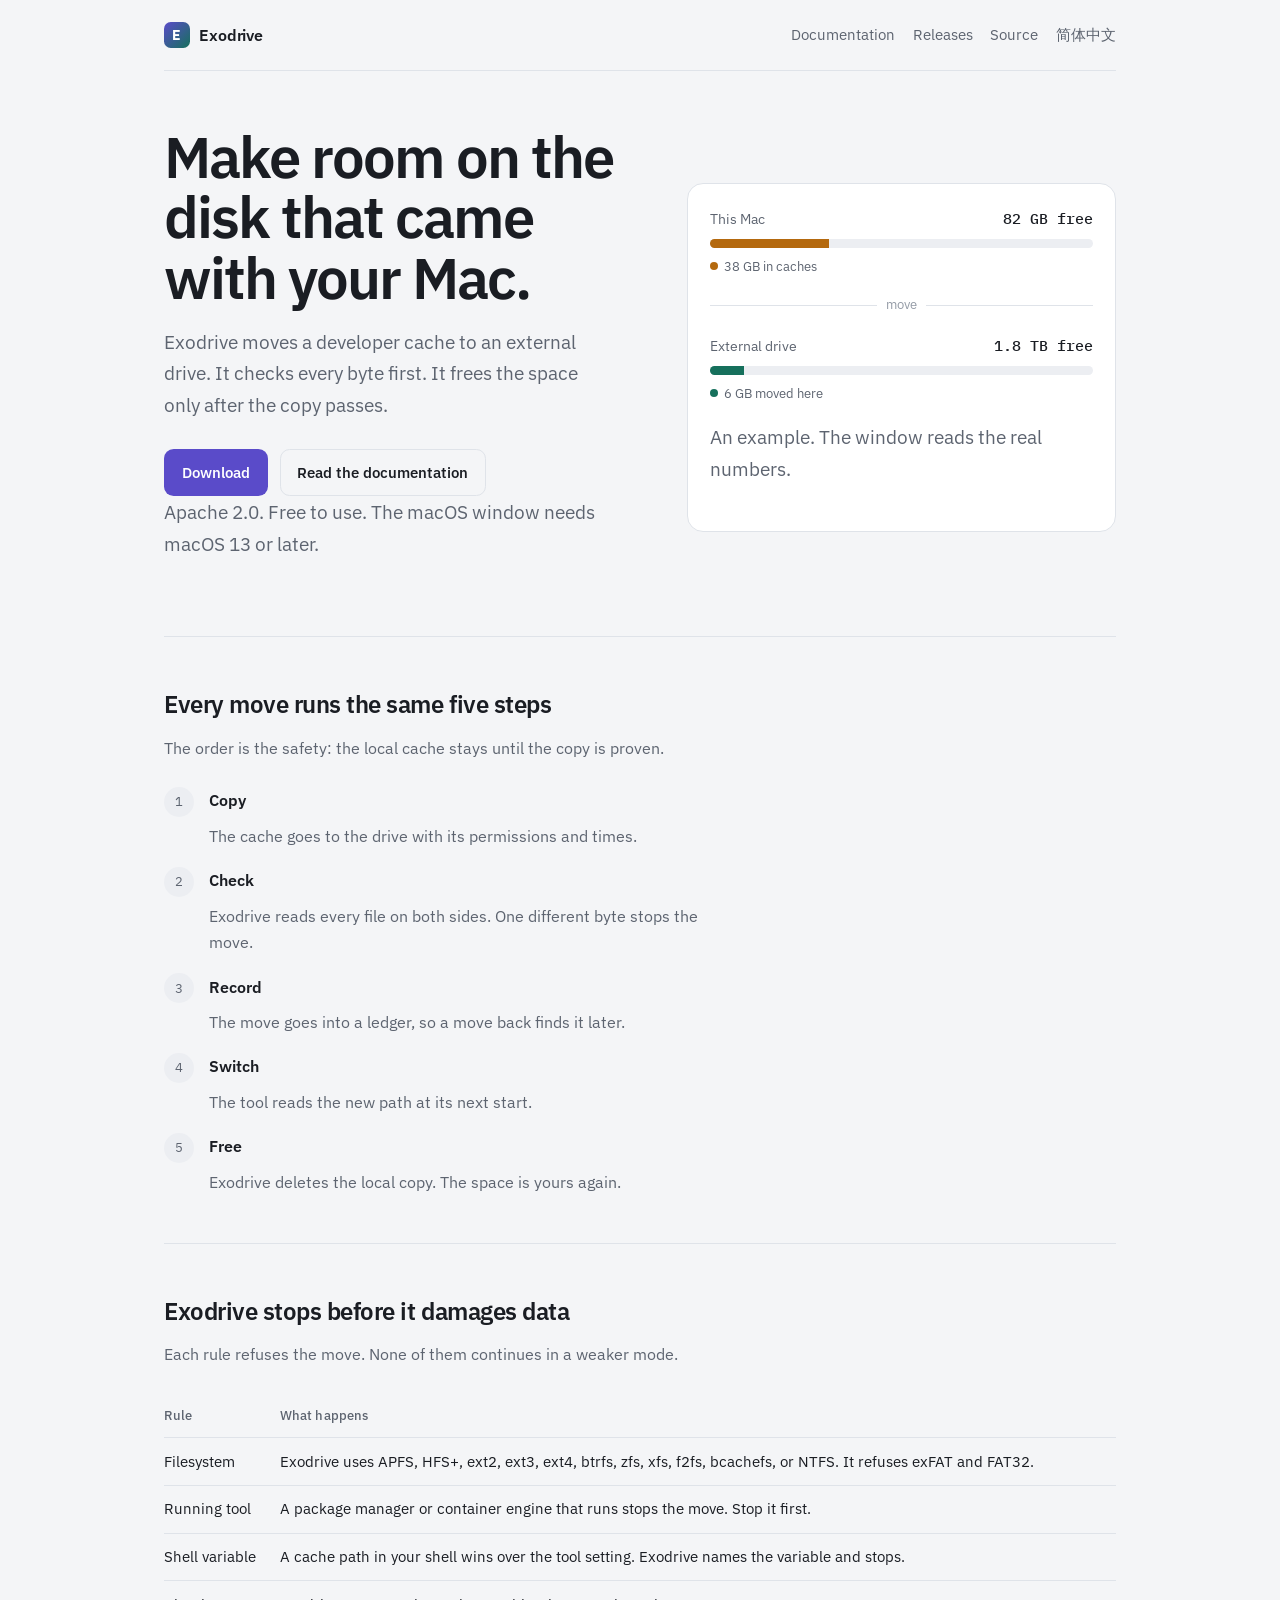
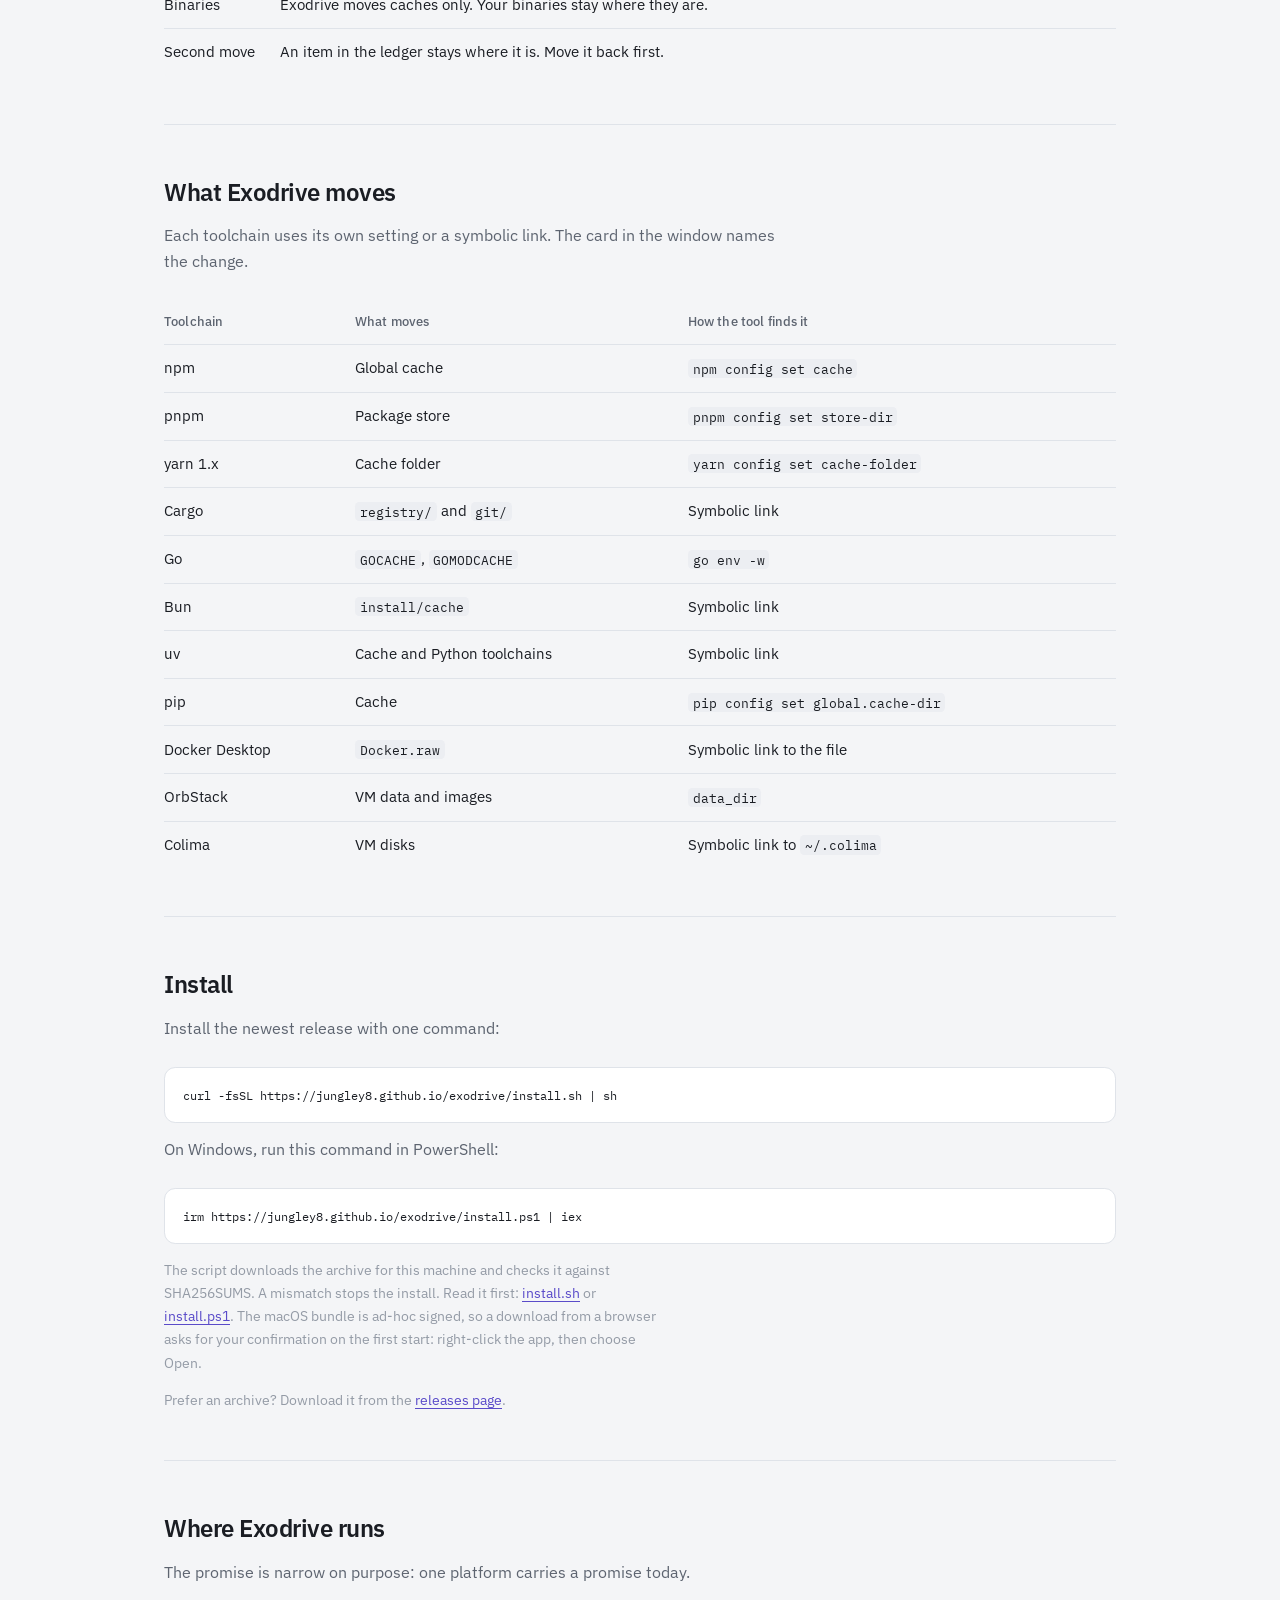
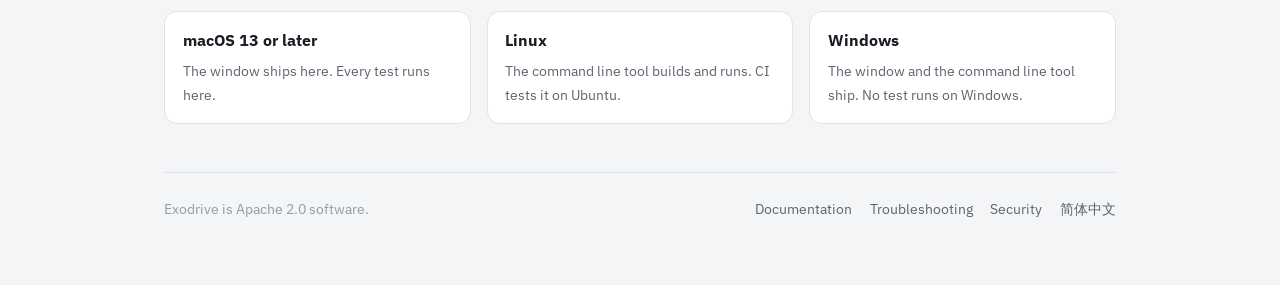
==== site/index.html @ 60f53517 "feat(windows): ship Windows builds Windows gets a zip archive that holds exodrive.exe and exodrive-g" ====
<!doctype html>
<html lang="en">
  <head>
    <meta charset="utf-8" />
    <meta name="viewport" content="width=device-width, initial-scale=1" />
    <title>Exodrive</title>
    <meta
      name="description"
      content="Move developer caches from your internal disk to an external drive. Exodrive checks every copy before it frees the space."
    />
    <link rel="preconnect" href="https://fonts.googleapis.com" />
    <link rel="preconnect" href="https://fonts.gstatic.com" crossorigin />
    <link
      href="https://fonts.googleapis.com/css2?family=IBM+Plex+Mono:wght@400;500&family=IBM+Plex+Sans:wght@400;500;600&display=swap"
      rel="stylesheet"
    />
    <link rel="stylesheet" href="style.css" />
  </head>
  <body>
    <div class="page">
      <header class="top">
        <a class="brand" href="./"><span class="mark" aria-hidden="true">E</span>Exodrive</a>
        <nav>
          <a href="docs/">Documentation</a>
          <a href="https://github.com/Jungley8/exodrive/releases">Releases</a>
          <a href="https://github.com/Jungley8/exodrive">Source</a>
          <a href="zh/" lang="zh-Hans">简体中文</a>
        </nav>
      </header>

      <main>
        <div class="hero">
          <div>
            <h1>Make room on the disk that came with your Mac.</h1>
            <p>
              Exodrive moves a developer cache to an external drive. It checks
              every byte first. It frees the space only after the copy passes.
            </p>
            <div class="actions">
              <a class="button" href="https://github.com/Jungley8/exodrive/releases">
                Download
              </a>
              <a class="button quiet" href="docs/">Read the documentation</a>
            </div>
            <p class="note">
              Apache 2.0. Free to use. The macOS window needs macOS 13 or later.
            </p>
          </div>

          <div class="gauges" aria-label="Example of the two gauges">
            <div>
              <div class="gauge-head">
                <span>This Mac</span><strong>82 GB free</strong>
              </div>
              <div class="bar"><span class="cache" style="width: 31%"></span></div>
              <div class="legend">
                <i style="background: var(--amber)"></i>38 GB in caches
              </div>
            </div>
            <div class="arrow">move</div>
            <div>
              <div class="gauge-head">
                <span>External drive</span><strong>1.8 TB free</strong>
              </div>
              <div class="bar"><span class="away" style="width: 9%"></span></div>
              <div class="legend">
                <i style="background: var(--teal)"></i>6 GB moved here
              </div>
            </div>
            <p class="note">An example. The window reads the real numbers.</p>
          </div>
        </div>

        <section id="how">
          <h2>Every move runs the same five steps</h2>
          <p>
            The order is the safety: the local cache stays until the copy is
            proven.
          </p>
          <ol class="steps">
            <li>
              <b>Copy</b>
              <p>The cache goes to the drive with its permissions and times.</p>
            </li>
            <li>
              <b>Check</b>
              <p>Exodrive reads every file on both sides. One different byte stops the move.</p>
            </li>
            <li>
              <b>Record</b>
              <p>The move goes into a ledger, so a move back finds it later.</p>
            </li>
            <li>
              <b>Switch</b>
              <p>The tool reads the new path at its next start.</p>
            </li>
            <li>
              <b>Free</b>
              <p>Exodrive deletes the local copy. The space is yours again.</p>
            </li>
          </ol>
        </section>

        <section id="safety">
          <h2>Exodrive stops before it damages data</h2>
          <p>
            Each rule refuses the move. None of them continues in a weaker mode.
          </p>
          <table>
            <thead>
              <tr><th scope="col">Rule</th><th scope="col">What happens</th></tr>
            </thead>
            <tbody>
              <tr>
                <td>Filesystem</td>
                <td>Exodrive uses APFS, HFS+, ext2, ext3, ext4, btrfs, zfs, xfs, f2fs, bcachefs, or NTFS. It refuses exFAT and FAT32.</td>
              </tr>
              <tr>
                <td>Running tool</td>
                <td>A package manager or container engine that runs stops the move. Stop it first.</td>
              </tr>
              <tr>
                <td>Shell variable</td>
                <td>A cache path in your shell wins over the tool setting. Exodrive names the variable and stops.</td>
              </tr>
              <tr>
                <td>Binaries</td>
                <td>Exodrive moves caches only. Your binaries stay where they are.</td>
              </tr>
              <tr>
                <td>Second move</td>
                <td>An item in the ledger stays where it is. Move it back first.</td>
              </tr>
            </tbody>
          </table>
        </section>

        <section id="tools">
          <h2>What Exodrive moves</h2>
          <p>
            Each toolchain uses its own setting or a symbolic link. The card in
            the window names the change.
          </p>
          <table>
            <thead>
              <tr><th scope="col">Toolchain</th><th scope="col">What moves</th><th scope="col">How the tool finds it</th></tr>
            </thead>
            <tbody>
              <tr><td>npm</td><td>Global cache</td><td><code>npm config set cache</code></td></tr>
              <tr><td>pnpm</td><td>Package store</td><td><code>pnpm config set store-dir</code></td></tr>
              <tr><td>yarn 1.x</td><td>Cache folder</td><td><code>yarn config set cache-folder</code></td></tr>
              <tr><td>Cargo</td><td><code>registry/</code> and <code>git/</code></td><td>Symbolic link</td></tr>
              <tr><td>Go</td><td><code>GOCACHE</code>, <code>GOMODCACHE</code></td><td><code>go env -w</code></td></tr>
              <tr><td>Bun</td><td><code>install/cache</code></td><td>Symbolic link</td></tr>
              <tr><td>uv</td><td>Cache and Python toolchains</td><td>Symbolic link</td></tr>
              <tr><td>pip</td><td>Cache</td><td><code>pip config set global.cache-dir</code></td></tr>
              <tr><td>Docker Desktop</td><td><code>Docker.raw</code></td><td>Symbolic link to the file</td></tr>
              <tr><td>OrbStack</td><td>VM data and images</td><td><code>data_dir</code></td></tr>
              <tr><td>Colima</td><td>VM disks</td><td>Symbolic link to <code>~/.colima</code></td></tr>
            </tbody>
          </table>
        </section>

        <section id="install">
          <h2>Install</h2>
          <p>Install the newest release with one command:</p>
          <pre><code>curl -fsSL https://jungley8.github.io/exodrive/install.sh | sh</code></pre>
          <p>On Windows, run this command in PowerShell:</p>
          <pre><code>irm https://jungley8.github.io/exodrive/install.ps1 | iex</code></pre>
          <p class="note">
            The script downloads the archive for this machine and checks it
            against SHA256SUMS. A mismatch stops the install. Read it first:
            <a href="https://jungley8.github.io/exodrive/install.sh">install.sh</a> or
            <a href="https://jungley8.github.io/exodrive/install.ps1">install.ps1</a>. The macOS bundle is ad-hoc signed, so a
            download from a browser asks for your confirmation on the first start:
            right-click the app, then choose Open.
          </p>
          <p class="note">
            Prefer an archive? Download it from the
            <a href="https://github.com/Jungley8/exodrive/releases">releases page</a>.
          </p>
        </section>

        <section id="platform">
          <h2>Where Exodrive runs</h2>
          <p>
            The promise is narrow on purpose: one platform carries a promise
            today.
          </p>
          <div class="promise">
            <div>
              <h3>macOS 13 or later</h3>
              <p>The window ships here. Every test runs here.</p>
            </div>
            <div>
              <h3>Linux</h3>
              <p>The command line tool builds and runs. CI tests it on Ubuntu.</p>
            </div>
            <div>
              <h3>Windows</h3>
              <p>The window and the command line tool ship. No test runs on Windows.</p>
            </div>
          </div>
        </section>
      </main>

      <footer>
        <span>Exodrive is Apache 2.0 software.</span>
        <nav>
          <a href="docs/">Documentation</a>
          <a href="docs/#trouble">Troubleshooting</a>
          <a href="https://github.com/Jungley8/exodrive/blob/main/SECURITY.md">Security</a>
          <a href="zh/" lang="zh-Hans">简体中文</a>
        </nav>
      </footer>
    </div>
  </body>
</html>
---- site/style.css ----
/* Exodrive's pages carry the window's own palette: graphite text on a cool
   paper, one violet for what a person acts on, amber for a cache that still
   takes space here, and teal for one that already moved. A state color means
   state and nothing else, so the two gauges read like the gauges in the app. */

:root {
  --paper: #f4f5f7;
  --surface: #ffffff;
  --inset: #eceef2;
  --ink: #1a1d23;
  --muted: #5d6470;
  --faint: #949ba6;
  --line: #dfe3e9;
  --accent: #5a4bc9;
  --accent-hover: #5041b7;
  --amber: #b4690e;
  --teal: #16705c;

  --sans: "IBM Plex Sans", -apple-system, BlinkMacSystemFont, "Segoe UI", system-ui, sans-serif;
  --mono: "IBM Plex Mono", ui-monospace, SFMono-Regular, Menlo, monospace;

  --step-0: 1rem;
  --step-1: 1.2rem;
  --step-2: 1.5rem;
  --step-3: 2rem;
  --step-4: clamp(2.4rem, 5vw, 3.6rem);
}

@media (prefers-color-scheme: dark) {
  :root {
    --paper: #121419;
    --surface: #1b1e25;
    --inset: #171a20;
    --ink: #e8eaee;
    --muted: #9ba2ad;
    --faint: #707784;
    --line: #2e333d;
    --accent: #a99bf5;
    --accent-hover: #b9adf8;
    --amber: #e0ac5c;
    --teal: #63c3a6;
  }
}

*,
*::before,
*::after {
  box-sizing: border-box;
}

html {
  -webkit-text-size-adjust: 100%;
}

body {
  margin: 0;
  background: var(--paper);
  color: var(--ink);
  font-family: var(--sans);
  font-size: var(--step-0);
  line-height: 1.65;
  font-feature-settings: "kern";
  -webkit-font-smoothing: antialiased;
}

a {
  color: var(--accent);
  text-decoration-thickness: 1px;
  text-underline-offset: 0.18em;
}

a:hover {
  color: var(--accent-hover);
}

:focus-visible {
  outline: 2px solid var(--accent);
  outline-offset: 3px;
  border-radius: 3px;
}

img,
svg {
  max-width: 100%;
}

/* ---- the page frame ---- */

.page {
  width: 100%;
  max-width: 62rem;
  margin: 0 auto;
  padding: 0 1.25rem 4rem;
}

.top {
  display: flex;
  align-items: center;
  justify-content: space-between;
  gap: 1rem;
  padding: 1.35rem 0;
  border-bottom: 1px solid var(--line);
}

.brand {
  display: flex;
  align-items: center;
  gap: 0.6rem;
  color: var(--ink);
  text-decoration: none;
  font-weight: 600;
  letter-spacing: -0.01em;
}

.brand .mark {
  width: 1.6rem;
  height: 1.6rem;
  border-radius: 0.42rem;
  background: linear-gradient(135deg, var(--accent), var(--teal));
  display: grid;
  place-items: center;
  color: #fff;
  font-size: 0.9rem;
  font-weight: 700;
}

.top nav {
  display: flex;
  flex-wrap: wrap;
  gap: 0.4rem 1.1rem;
  font-size: 0.92rem;
}

.top nav a {
  color: var(--muted);
  text-decoration: none;
}

.top nav a:hover,
.top nav a[aria-current="page"] {
  color: var(--ink);
}

/* ---- hero ---- */

.hero {
  display: grid;
  grid-template-columns: minmax(0, 1.05fr) minmax(0, 0.95fr);
  gap: 3rem;
  align-items: center;
  padding: 3.5rem 0 3rem;
}

.hero h1 {
  font-size: var(--step-4);
  line-height: 1.05;
  letter-spacing: -0.035em;
  font-weight: 600;
  margin: 0 0 1.1rem;
  max-width: 16ch;
}

.hero p {
  color: var(--muted);
  font-size: var(--step-1);
  max-width: 40ch;
  margin: 0 0 1.8rem;
}

.actions {
  display: flex;
  flex-wrap: wrap;
  align-items: center;
  gap: 0.75rem;
}

.button {
  display: inline-flex;
  align-items: center;
  gap: 0.45rem;
  padding: 0.62rem 1.05rem;
  border-radius: 0.6rem;
  border: 1px solid transparent;
  font-size: 0.95rem;
  font-weight: 550;
  text-decoration: none;
  background: var(--accent);
  color: #fff;
}

.button:hover {
  background: var(--accent-hover);
  color: #fff;
}

.button.quiet {
  background: transparent;
  border-color: var(--line);
  color: var(--ink);
}

.button.quiet:hover {
  border-color: var(--faint);
  color: var(--ink);
}

.note {
  margin: 0.9rem 0 0;
  font-size: 0.88rem;
  color: var(--faint);
}

/* The gauges: the same pair the window shows, at the size a page can hold. */

.gauges {
  background: var(--surface);
  border: 1px solid var(--line);
  border-radius: 1rem;
  padding: 1.4rem 1.4rem 1.1rem;
  display: grid;
  gap: 1.1rem;
}

.gauge-head {
  display: flex;
  justify-content: space-between;
  align-items: baseline;
  gap: 1rem;
  font-size: 0.86rem;
  color: var(--muted);
}

.gauge-head strong {
  font-family: var(--mono);
  font-size: 0.95rem;
  font-weight: 500;
  color: var(--ink);
  font-variant-numeric: tabular-nums;
}

.bar {
  height: 0.55rem;
  border-radius: 999px;
  background: var(--inset);
  overflow: hidden;
  display: flex;
  margin-top: 0.45rem;
}

.bar span {
  display: block;
  height: 100%;
}

.bar .cache {
  background: var(--amber);
}

.bar .away {
  background: var(--teal);
}

.legend {
  display: flex;
  align-items: center;
  gap: 0.4rem;
  margin-top: 0.5rem;
  font-size: 0.8rem;
  color: var(--muted);
}

.legend i {
  width: 0.5rem;
  height: 0.5rem;
  border-radius: 999px;
  display: inline-block;
}

.arrow {
  display: flex;
  align-items: center;
  gap: 0.55rem;
  color: var(--faint);
  font-size: 0.82rem;
}

.arrow::before,
.arrow::after {
  content: "";
  height: 1px;
  background: var(--line);
  flex: 1;
}

/* ---- sections ---- */

section {
  padding: 3rem 0;
  border-top: 1px solid var(--line);
}

section h2 {
  font-size: var(--step-2);
  letter-spacing: -0.02em;
  font-weight: 600;
  margin: 0 0 0.6rem;
}

section > p {
  color: var(--muted);
  max-width: 62ch;
  margin: 0 0 1.6rem;
}

.steps {
  list-style: none;
  counter-reset: step;
  padding: 0;
  margin: 0;
  display: grid;
  gap: 1.1rem;
  max-width: 58ch;
}

.steps li {
  counter-increment: step;
  display: grid;
  grid-template-columns: 1.9rem 1fr;
  gap: 0.2rem 0.9rem;
  align-items: baseline;
}

.steps li::before {
  content: counter(step);
  font-family: var(--mono);
  font-size: 0.8rem;
  color: var(--muted);
  width: 1.9rem;
  height: 1.9rem;
  border-radius: 999px;
  background: var(--inset);
  display: grid;
  place-items: center;
}

.steps b {
  font-weight: 600;
}

.steps p {
  margin: 0.15rem 0 0;
  color: var(--muted);
  grid-column: 2;
}

table {
  width: 100%;
  border-collapse: collapse;
  font-size: 0.92rem;
}

th,
td {
  text-align: left;
  vertical-align: top;
  padding: 0.7rem 0.9rem 0.7rem 0;
  border-bottom: 1px solid var(--line);
}

th {
  color: var(--muted);
  font-weight: 500;
  font-size: 0.82rem;
  letter-spacing: 0.01em;
}

tbody tr:last-child td {
  border-bottom: none;
}

code,
pre {
  font-family: var(--mono);
  font-size: 0.86em;
}

code {
  background: var(--inset);
  padding: 0.12em 0.38em;
  border-radius: 0.28rem;
}

pre {
  background: var(--surface);
  border: 1px solid var(--line);
  border-radius: 0.7rem;
  padding: 1rem 1.1rem;
  overflow-x: auto;
  line-height: 1.6;
}

pre code {
  background: none;
  padding: 0;
}

.promise {
  display: grid;
  grid-template-columns: repeat(auto-fit, minmax(15rem, 1fr));
  gap: 1rem;
}

.promise div {
  background: var(--surface);
  border: 1px solid var(--line);
  border-radius: 0.8rem;
  padding: 1rem 1.1rem;
}

.promise h3 {
  margin: 0 0 0.35rem;
  font-size: 0.98rem;
}

.promise p {
  margin: 0;
  color: var(--muted);
  font-size: 0.9rem;
}

footer {
  border-top: 1px solid var(--line);
  padding-top: 1.6rem;
  display: flex;
  flex-wrap: wrap;
  justify-content: space-between;
  gap: 0.8rem;
  color: var(--faint);
  font-size: 0.86rem;
}

footer nav {
  display: flex;
  flex-wrap: wrap;
  gap: 0.4rem 1.1rem;
}

footer a {
  color: var(--muted);
  text-decoration: none;
}

footer a:hover {
  color: var(--ink);
}

/* ---- documentation ---- */

.docs {
  display: grid;
  grid-template-columns: 14rem minmax(0, 1fr);
  gap: 3rem;
  padding-top: 2.5rem;
}

.docs nav {
  position: sticky;
  top: 1.5rem;
  align-self: start;
  font-size: 0.9rem;
  display: grid;
  gap: 0.35rem;
}

.docs nav a {
  color: var(--muted);
  text-decoration: none;
}

.docs nav a:hover {
  color: var(--ink);
}

.docs h1 {
  font-size: var(--step-3);
  letter-spacing: -0.02em;
  margin: 0 0 0.4rem;
}

.docs h2 {
  font-size: var(--step-1);
  margin: 2.2rem 0 0.5rem;
  scroll-margin-top: 1.5rem;
}

.docs h3 {
  font-size: 1rem;
  margin: 1.4rem 0 0.3rem;
}

.docs p,
.docs li {
  color: var(--muted);
}

.docs ul {
  padding-left: 1.1rem;
}

.docs li + li {
  margin-top: 0.3rem;
}

.docs strong {
  color: var(--ink);
}

.callout {
  border-left: 3px solid var(--amber);
  background: var(--surface);
  padding: 0.8rem 1rem;
  border-radius: 0 0.6rem 0.6rem 0;
}

.callout p {
  margin: 0;
}

@media (max-width: 54rem) {
  .hero {
    grid-template-columns: 1fr;
    gap: 2rem;
    padding-top: 2.5rem;
  }

  .docs {
    grid-template-columns: 1fr;
    gap: 1.5rem;
  }

  .docs nav {
    position: static;
    display: flex;
    flex-wrap: wrap;
    gap: 0.4rem 1rem;
    padding-bottom: 1rem;
    border-bottom: 1px solid var(--line);
  }
}

@media (prefers-reduced-motion: no-preference) {
  .gauges .bar span {
    transition: width 0.6s ease-out;
  }
}
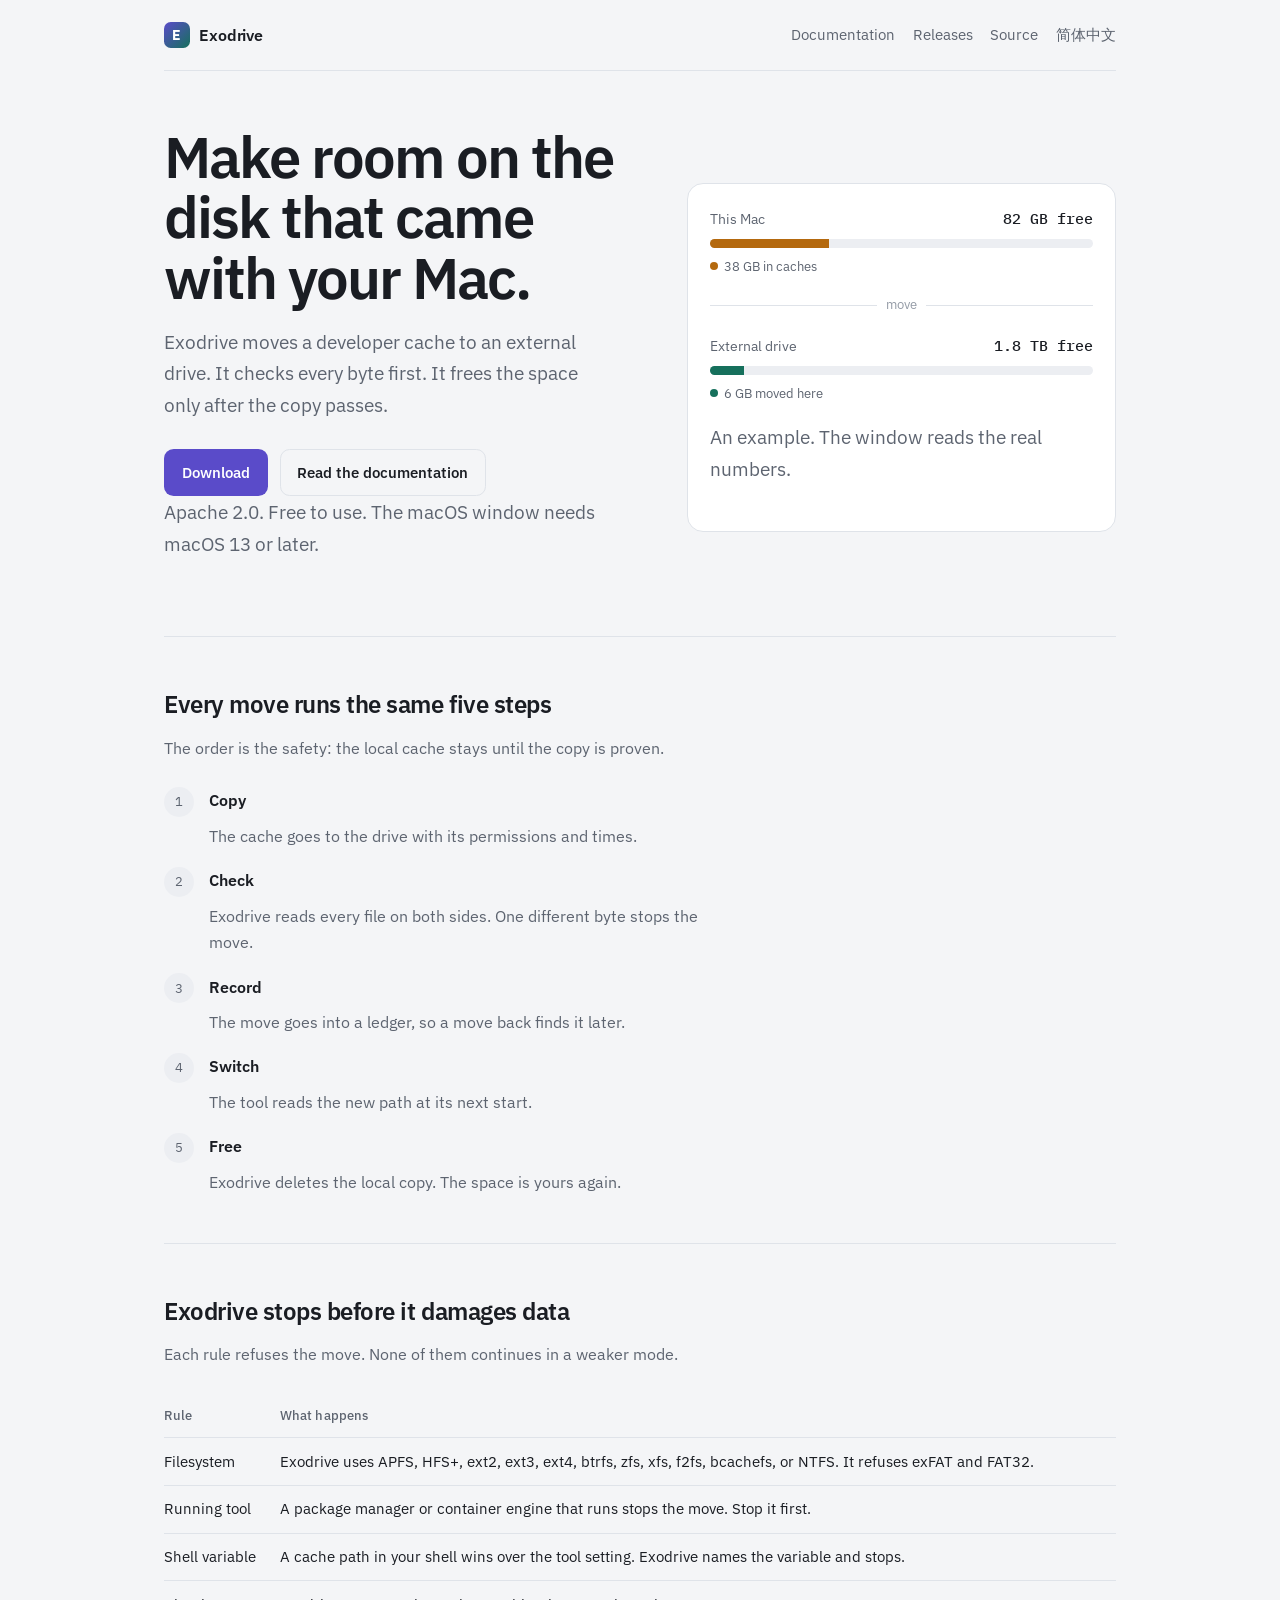
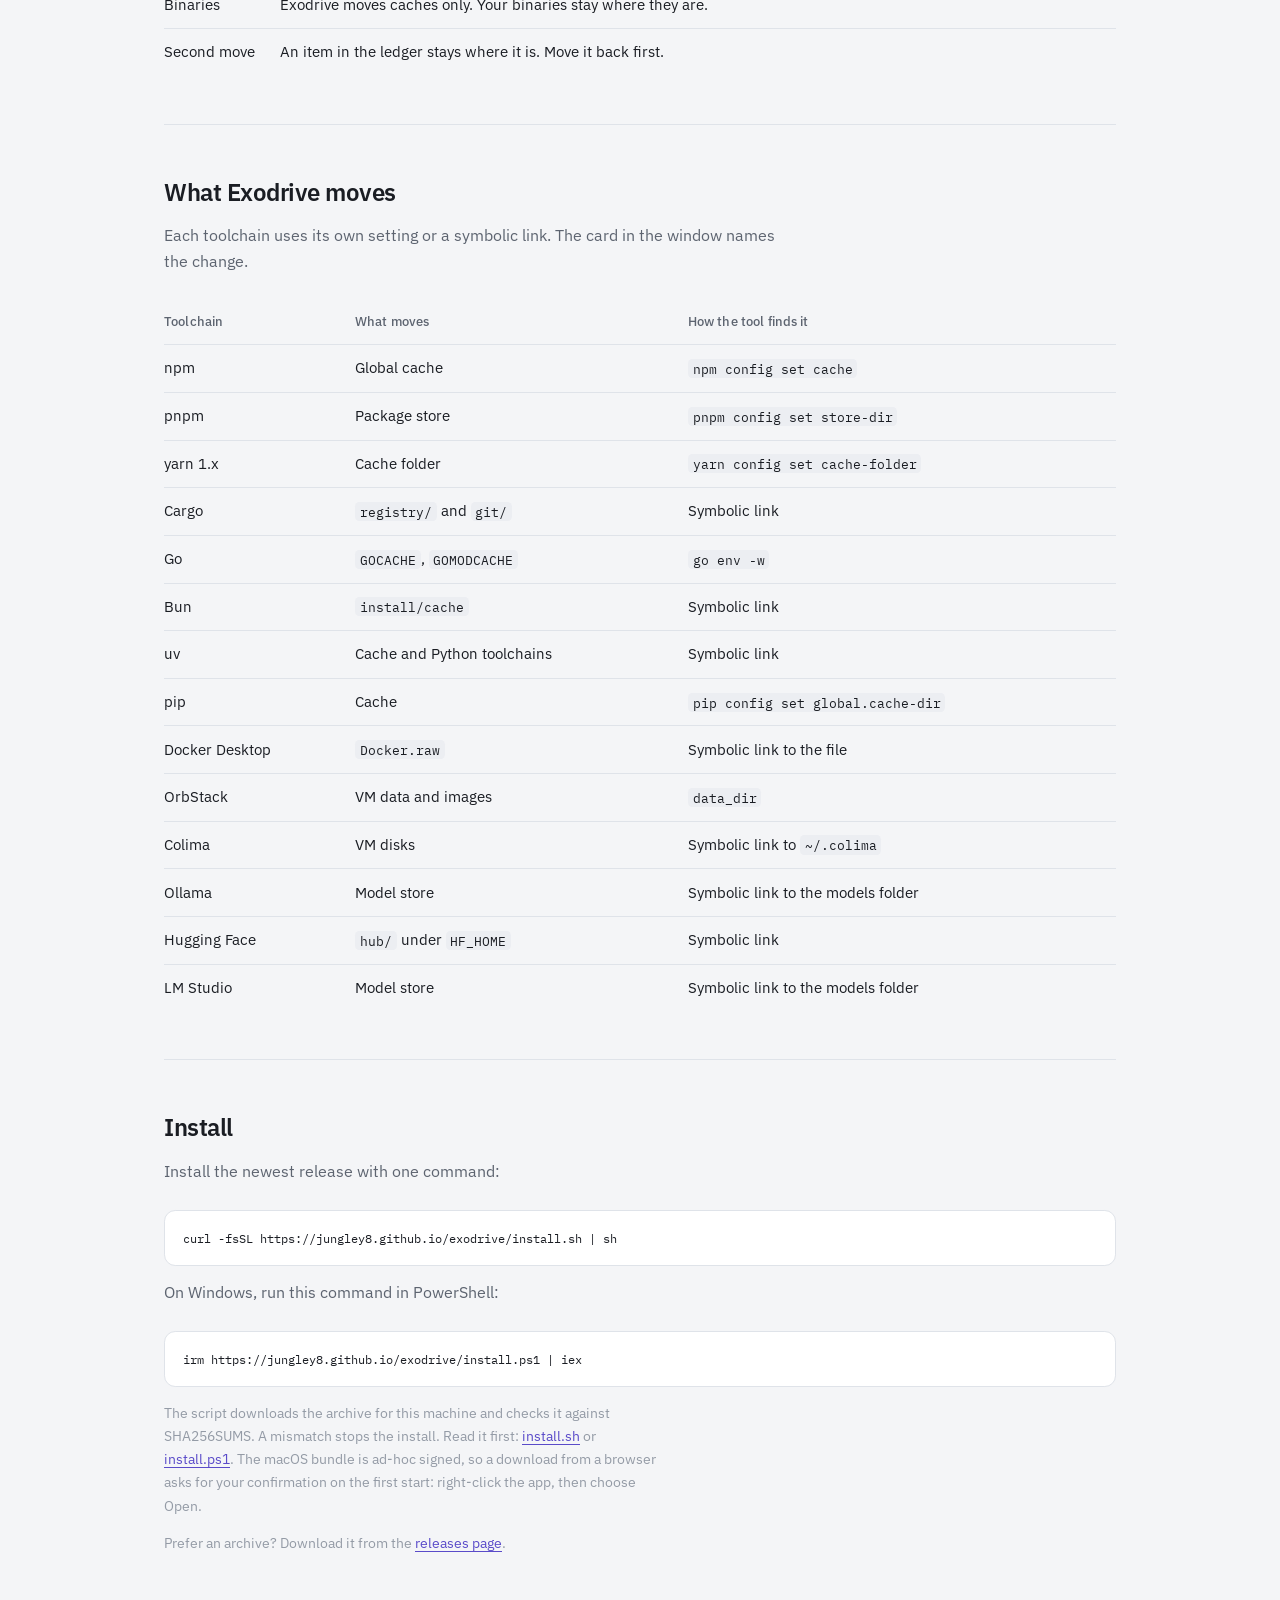
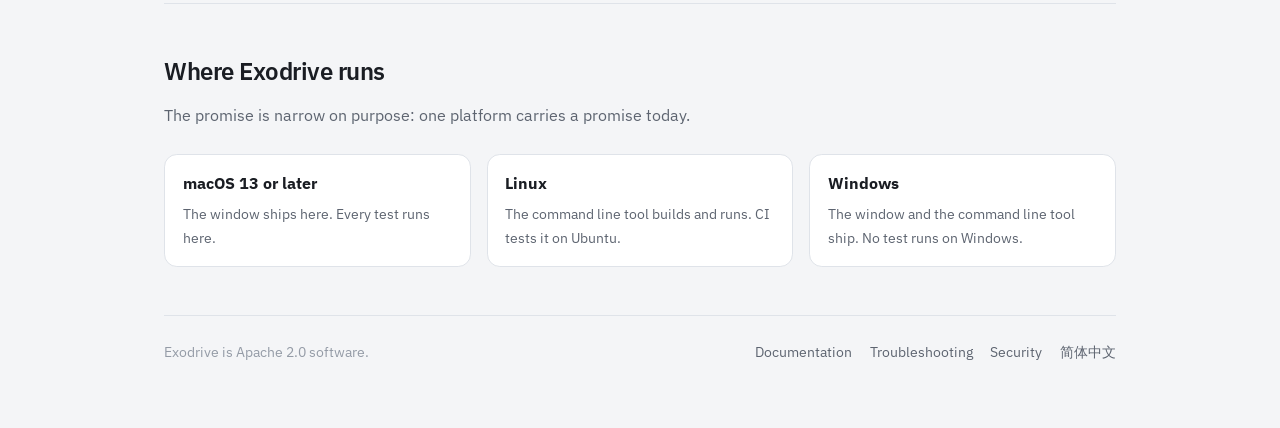
==== commit 9f58dc8c: "feat(models): move AI model stores Ollama, Hugging Face, and LM Studio stores grow to tens or hundre" ====
--- a/site/index.html
+++ b/site/index.html
@@ -157,6 +157,9 @@
               <tr><td>Docker Desktop</td><td><code>Docker.raw</code></td><td>Symbolic link to the file</td></tr>
               <tr><td>OrbStack</td><td>VM data and images</td><td><code>data_dir</code></td></tr>
               <tr><td>Colima</td><td>VM disks</td><td>Symbolic link to <code>~/.colima</code></td></tr>
+              <tr><td>Ollama</td><td>Model store</td><td>Symbolic link to the models folder</td></tr>
+              <tr><td>Hugging Face</td><td><code>hub/</code> under <code>HF_HOME</code></td><td>Symbolic link</td></tr>
+              <tr><td>LM Studio</td><td>Model store</td><td>Symbolic link to the models folder</td></tr>
             </tbody>
           </table>
         </section>
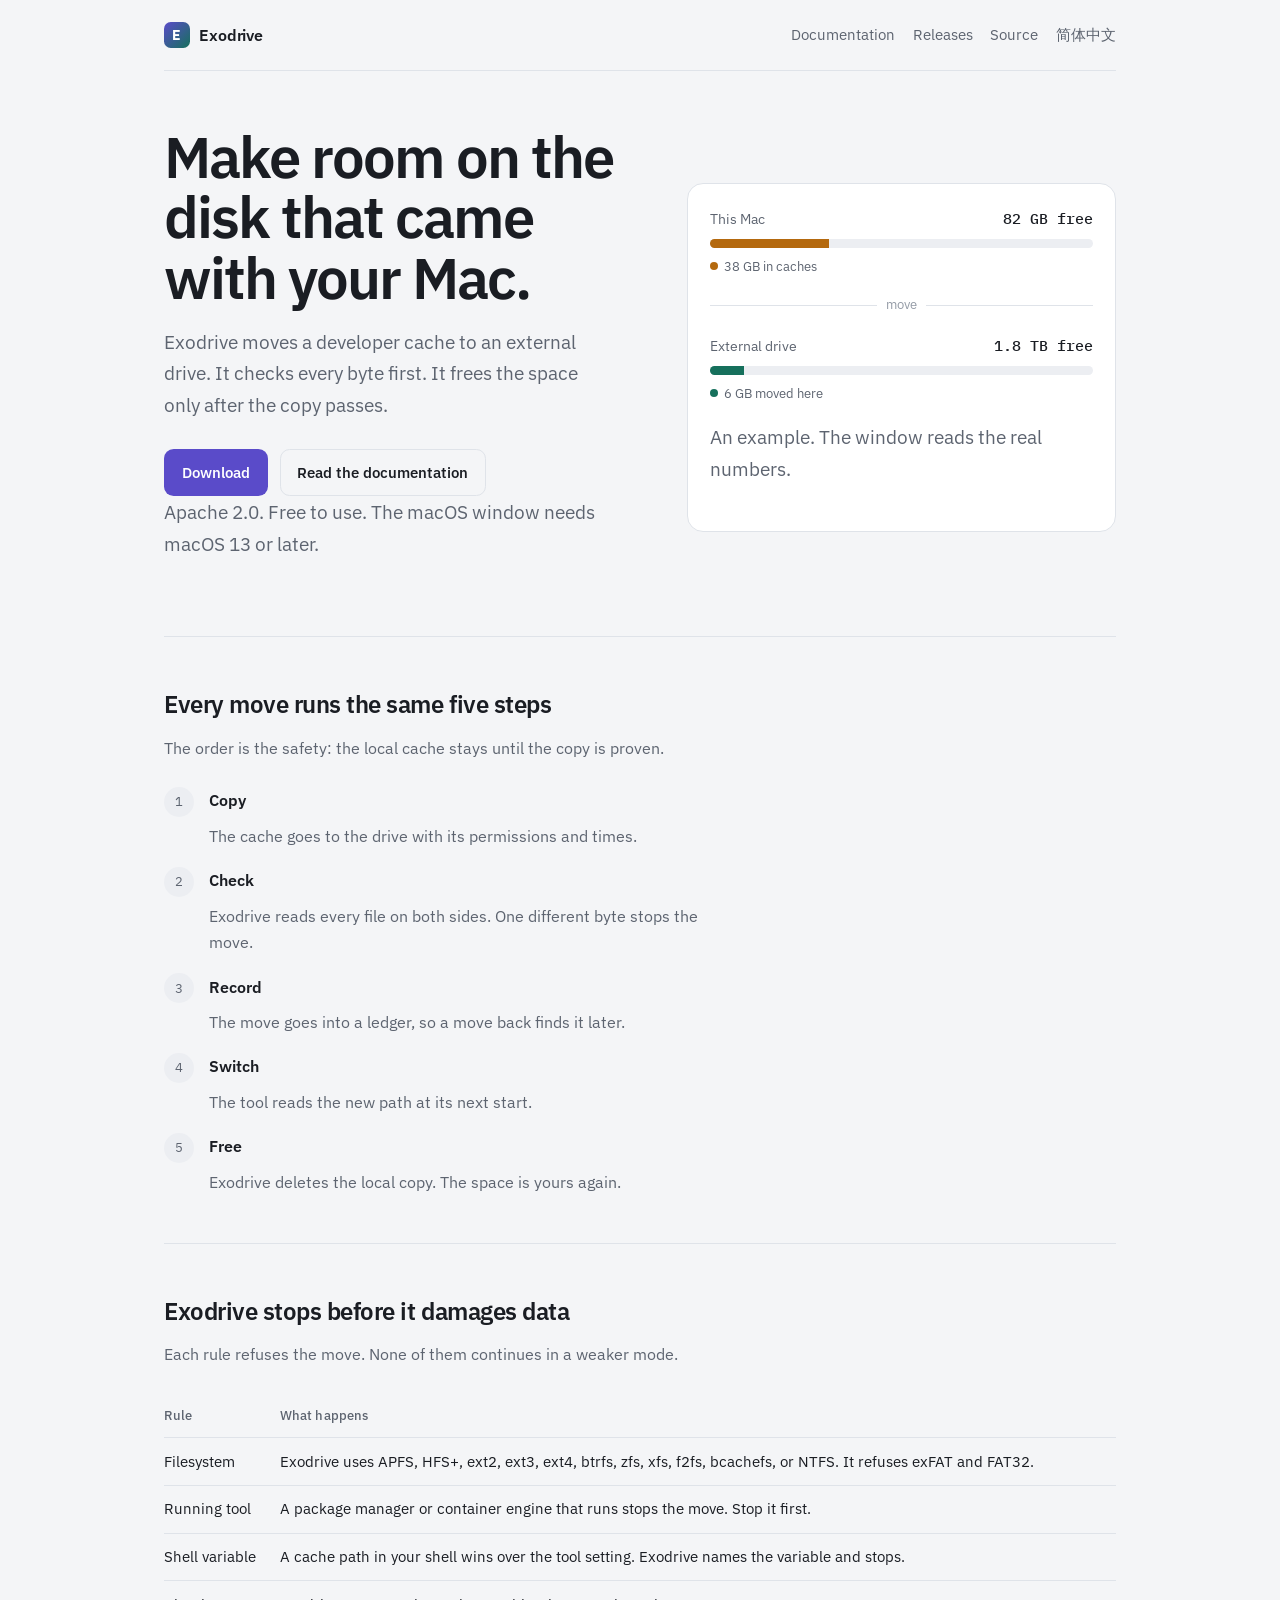
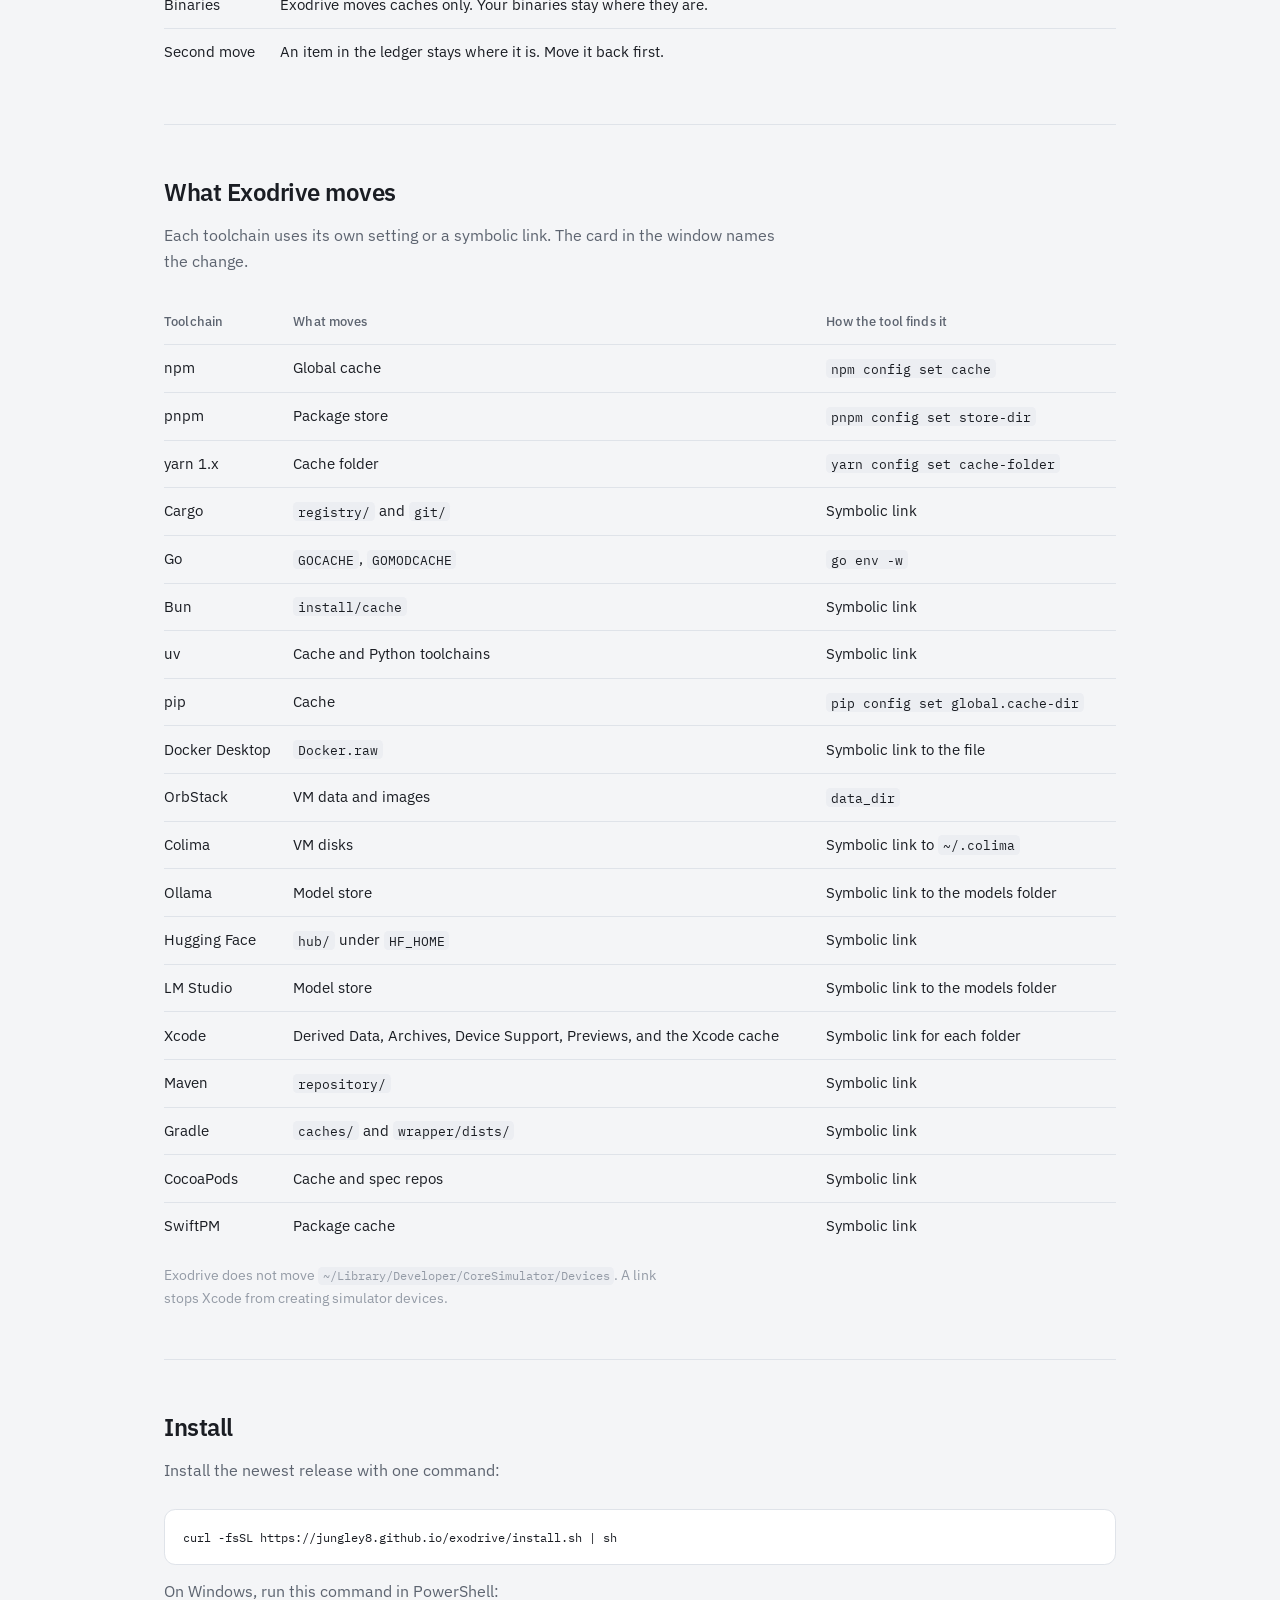
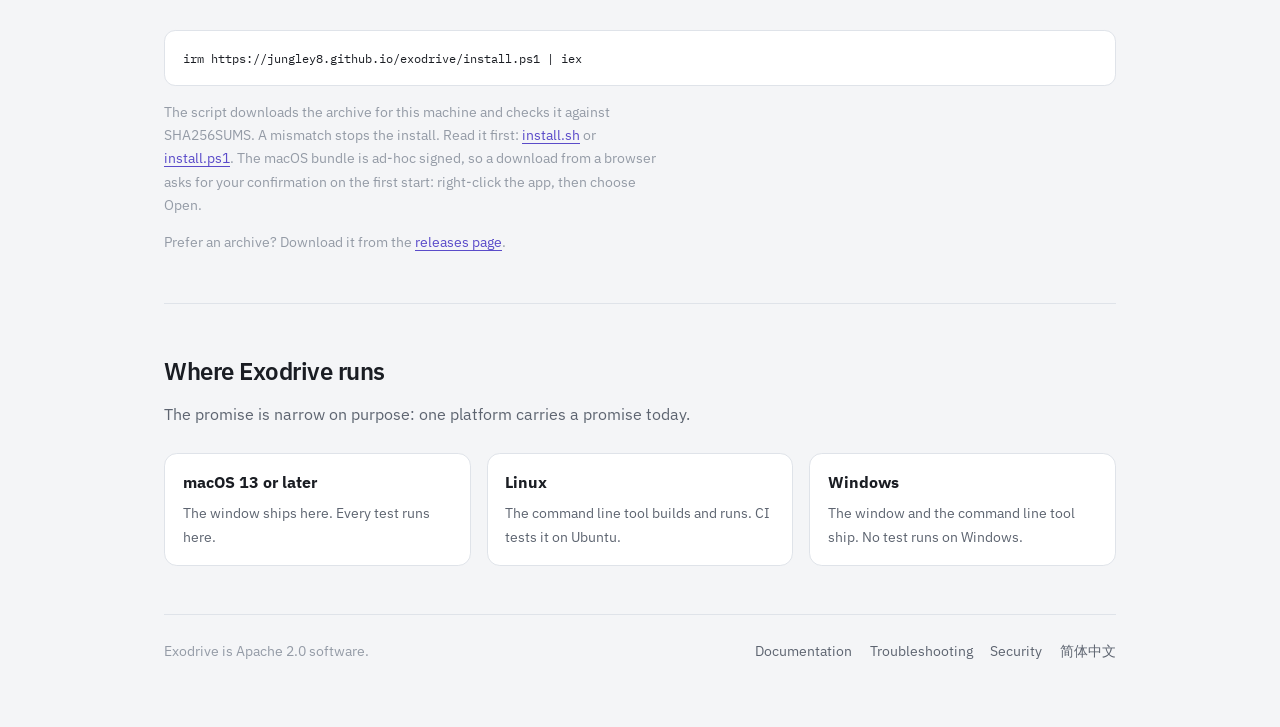
==== commit af3dfaf6: "feat(providers): move Xcode, JVM, CocoaPods, and SwiftPM caches Five providers cover the folders tha" ====
--- a/site/index.html
+++ b/site/index.html
@@ -160,8 +160,17 @@
               <tr><td>Ollama</td><td>Model store</td><td>Symbolic link to the models folder</td></tr>
               <tr><td>Hugging Face</td><td><code>hub/</code> under <code>HF_HOME</code></td><td>Symbolic link</td></tr>
               <tr><td>LM Studio</td><td>Model store</td><td>Symbolic link to the models folder</td></tr>
+              <tr><td>Xcode</td><td>Derived Data, Archives, Device Support, Previews, and the Xcode cache</td><td>Symbolic link for each folder</td></tr>
+              <tr><td>Maven</td><td><code>repository/</code></td><td>Symbolic link</td></tr>
+              <tr><td>Gradle</td><td><code>caches/</code> and <code>wrapper/dists/</code></td><td>Symbolic link</td></tr>
+              <tr><td>CocoaPods</td><td>Cache and spec repos</td><td>Symbolic link</td></tr>
+              <tr><td>SwiftPM</td><td>Package cache</td><td>Symbolic link</td></tr>
             </tbody>
           </table>
+          <p class="note">
+            Exodrive does not move <code>~/Library/Developer/CoreSimulator/Devices</code>.
+            A link stops Xcode from creating simulator devices.
+          </p>
         </section>
 
         <section id="install">
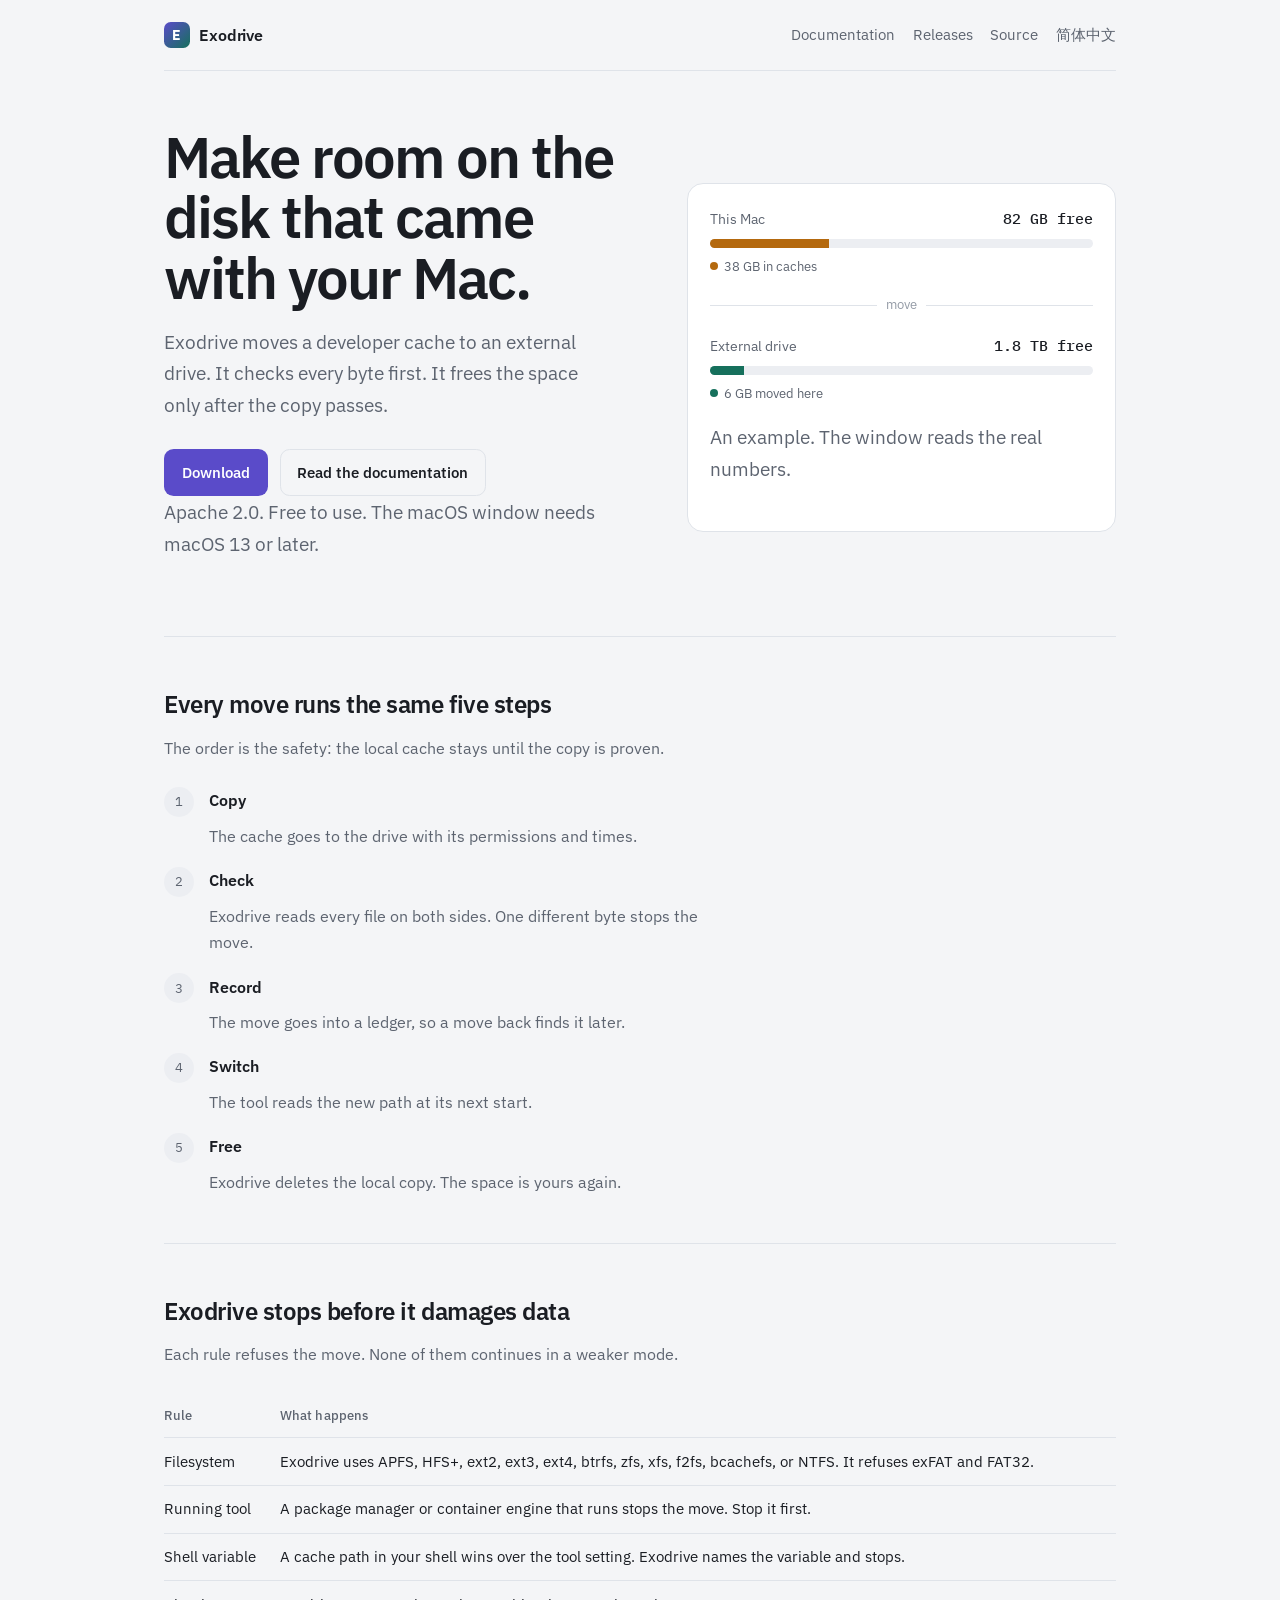
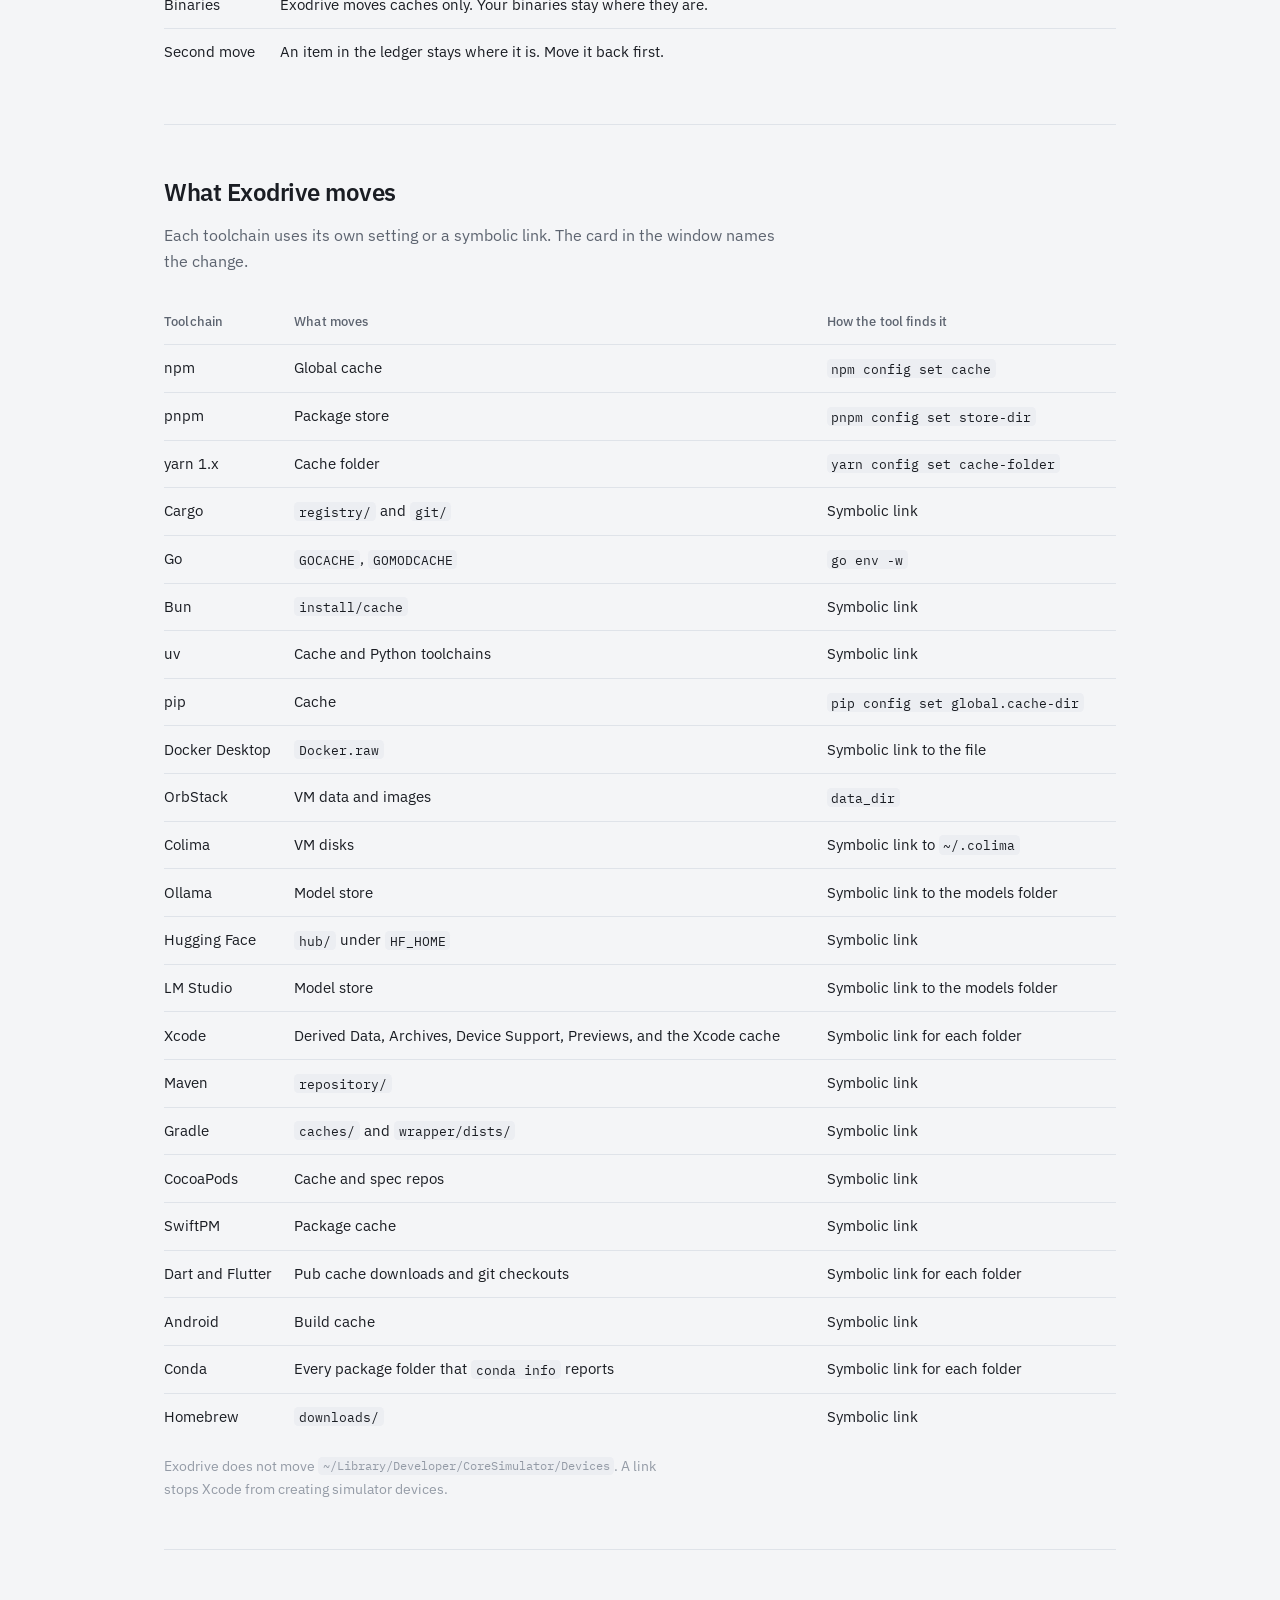
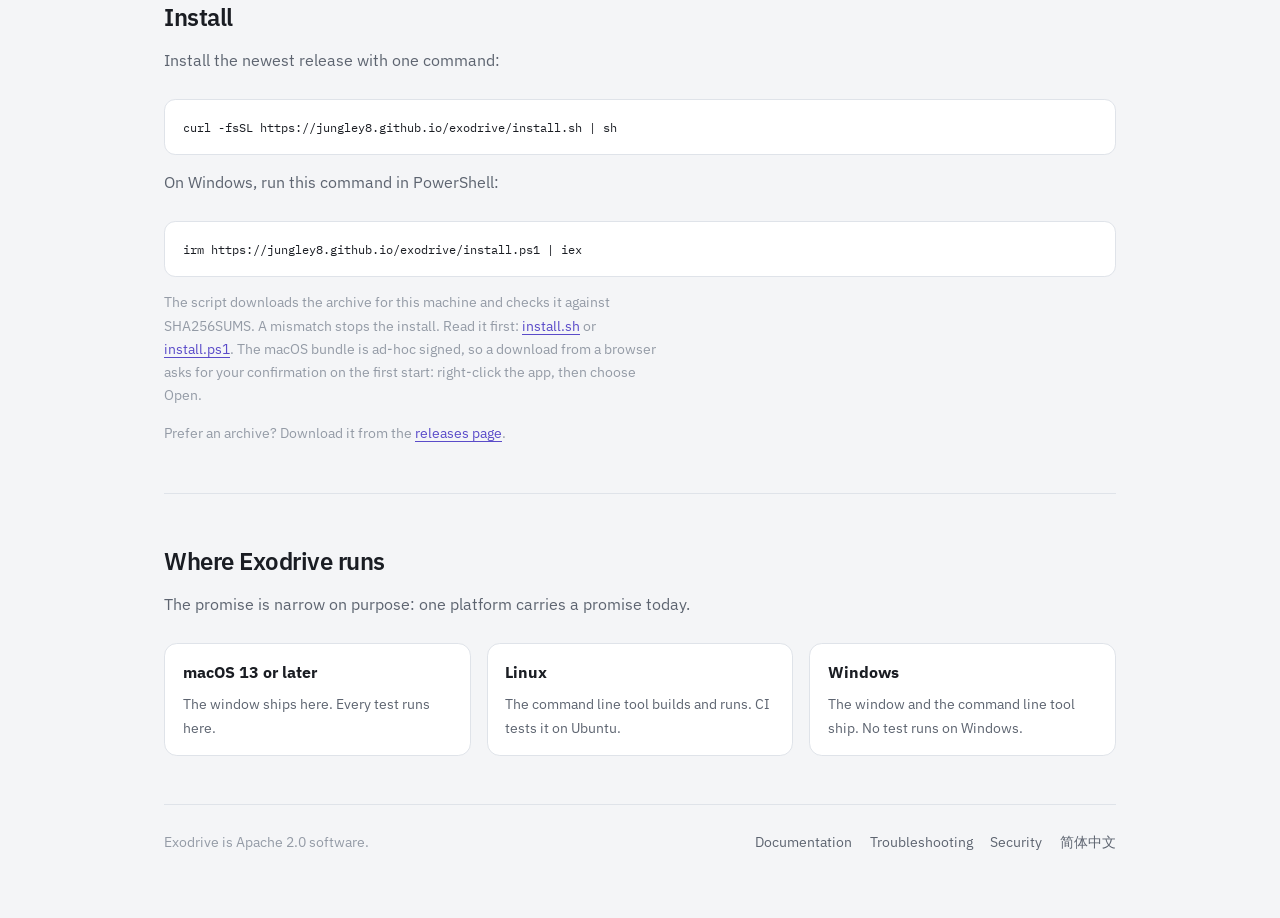
==== commit b5029ee2: "feat(providers): move Dart, Android, Conda, and Homebrew caches Four providers on the shared move-an" ====
--- a/site/index.html
+++ b/site/index.html
@@ -165,6 +165,10 @@
               <tr><td>Gradle</td><td><code>caches/</code> and <code>wrapper/dists/</code></td><td>Symbolic link</td></tr>
               <tr><td>CocoaPods</td><td>Cache and spec repos</td><td>Symbolic link</td></tr>
               <tr><td>SwiftPM</td><td>Package cache</td><td>Symbolic link</td></tr>
+              <tr><td>Dart and Flutter</td><td>Pub cache downloads and git checkouts</td><td>Symbolic link for each folder</td></tr>
+              <tr><td>Android</td><td>Build cache</td><td>Symbolic link</td></tr>
+              <tr><td>Conda</td><td>Every package folder that <code>conda info</code> reports</td><td>Symbolic link for each folder</td></tr>
+              <tr><td>Homebrew</td><td><code>downloads/</code></td><td>Symbolic link</td></tr>
             </tbody>
           </table>
           <p class="note">
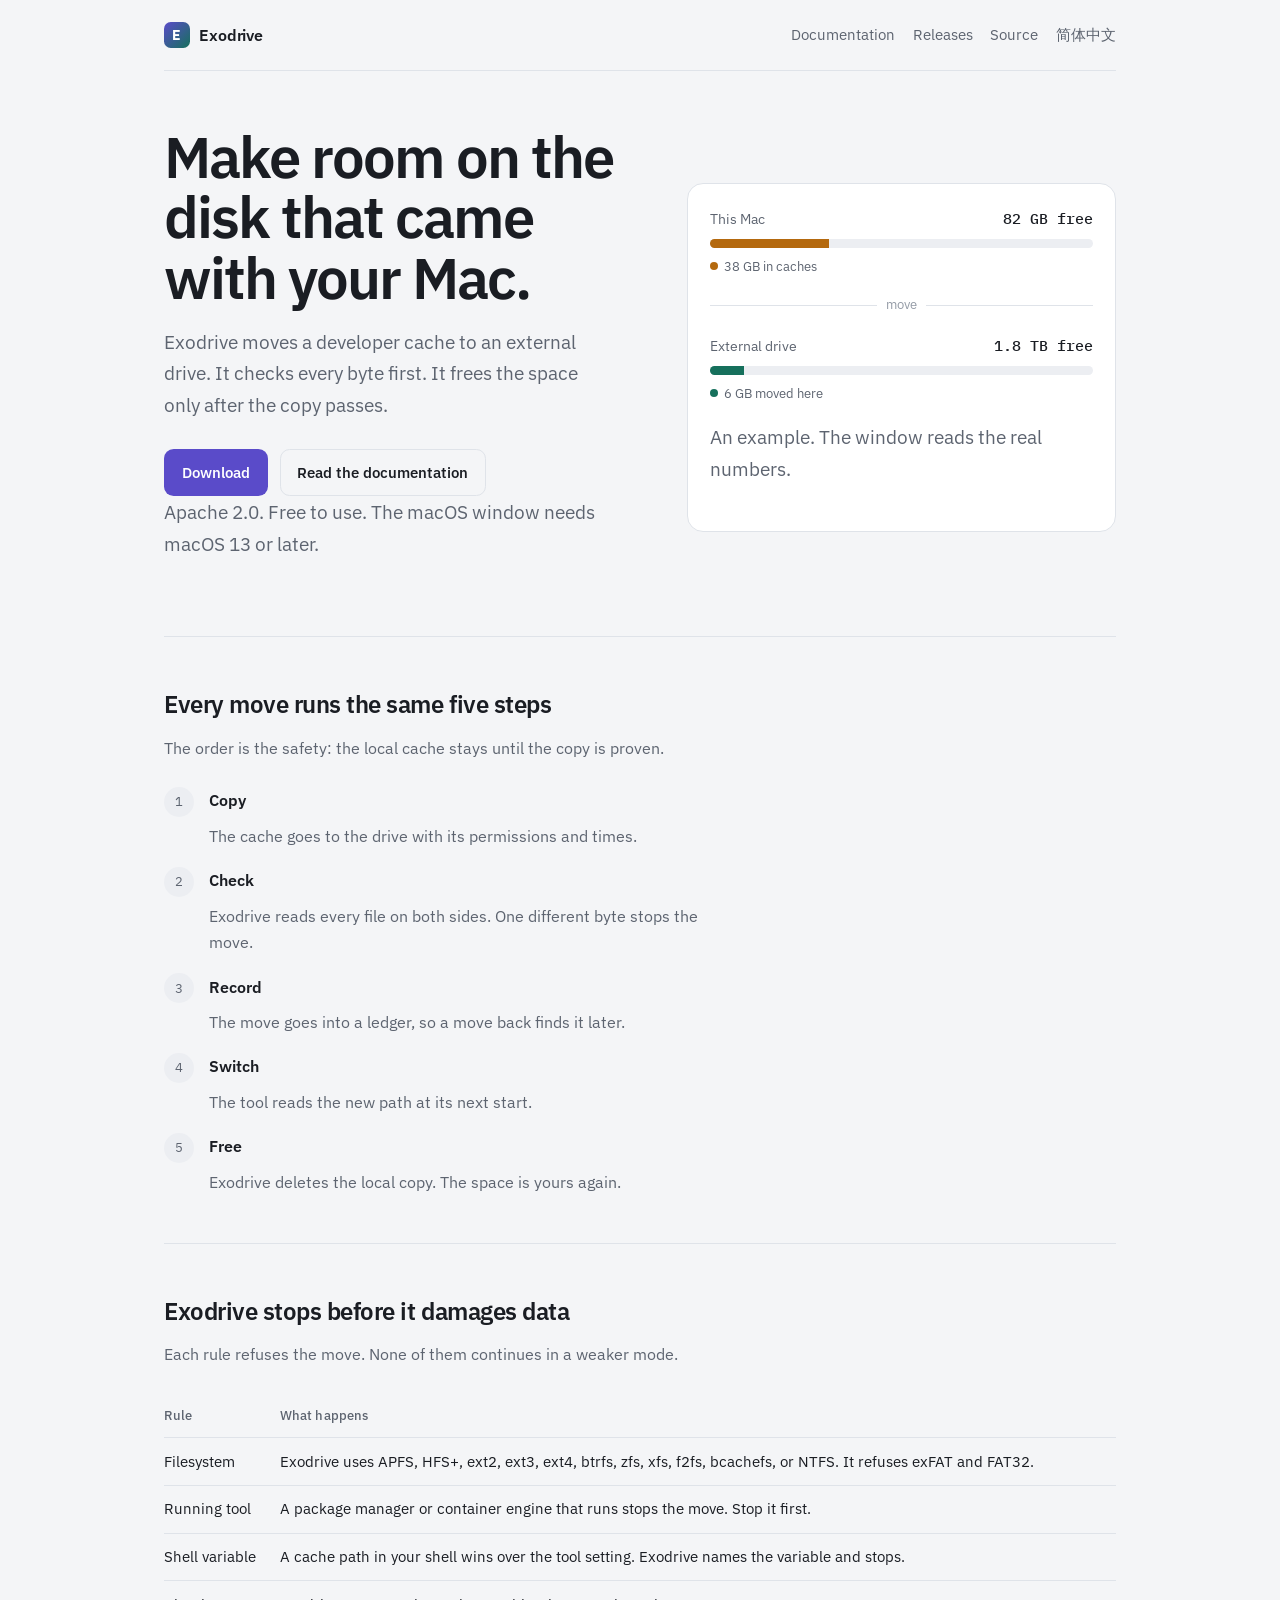
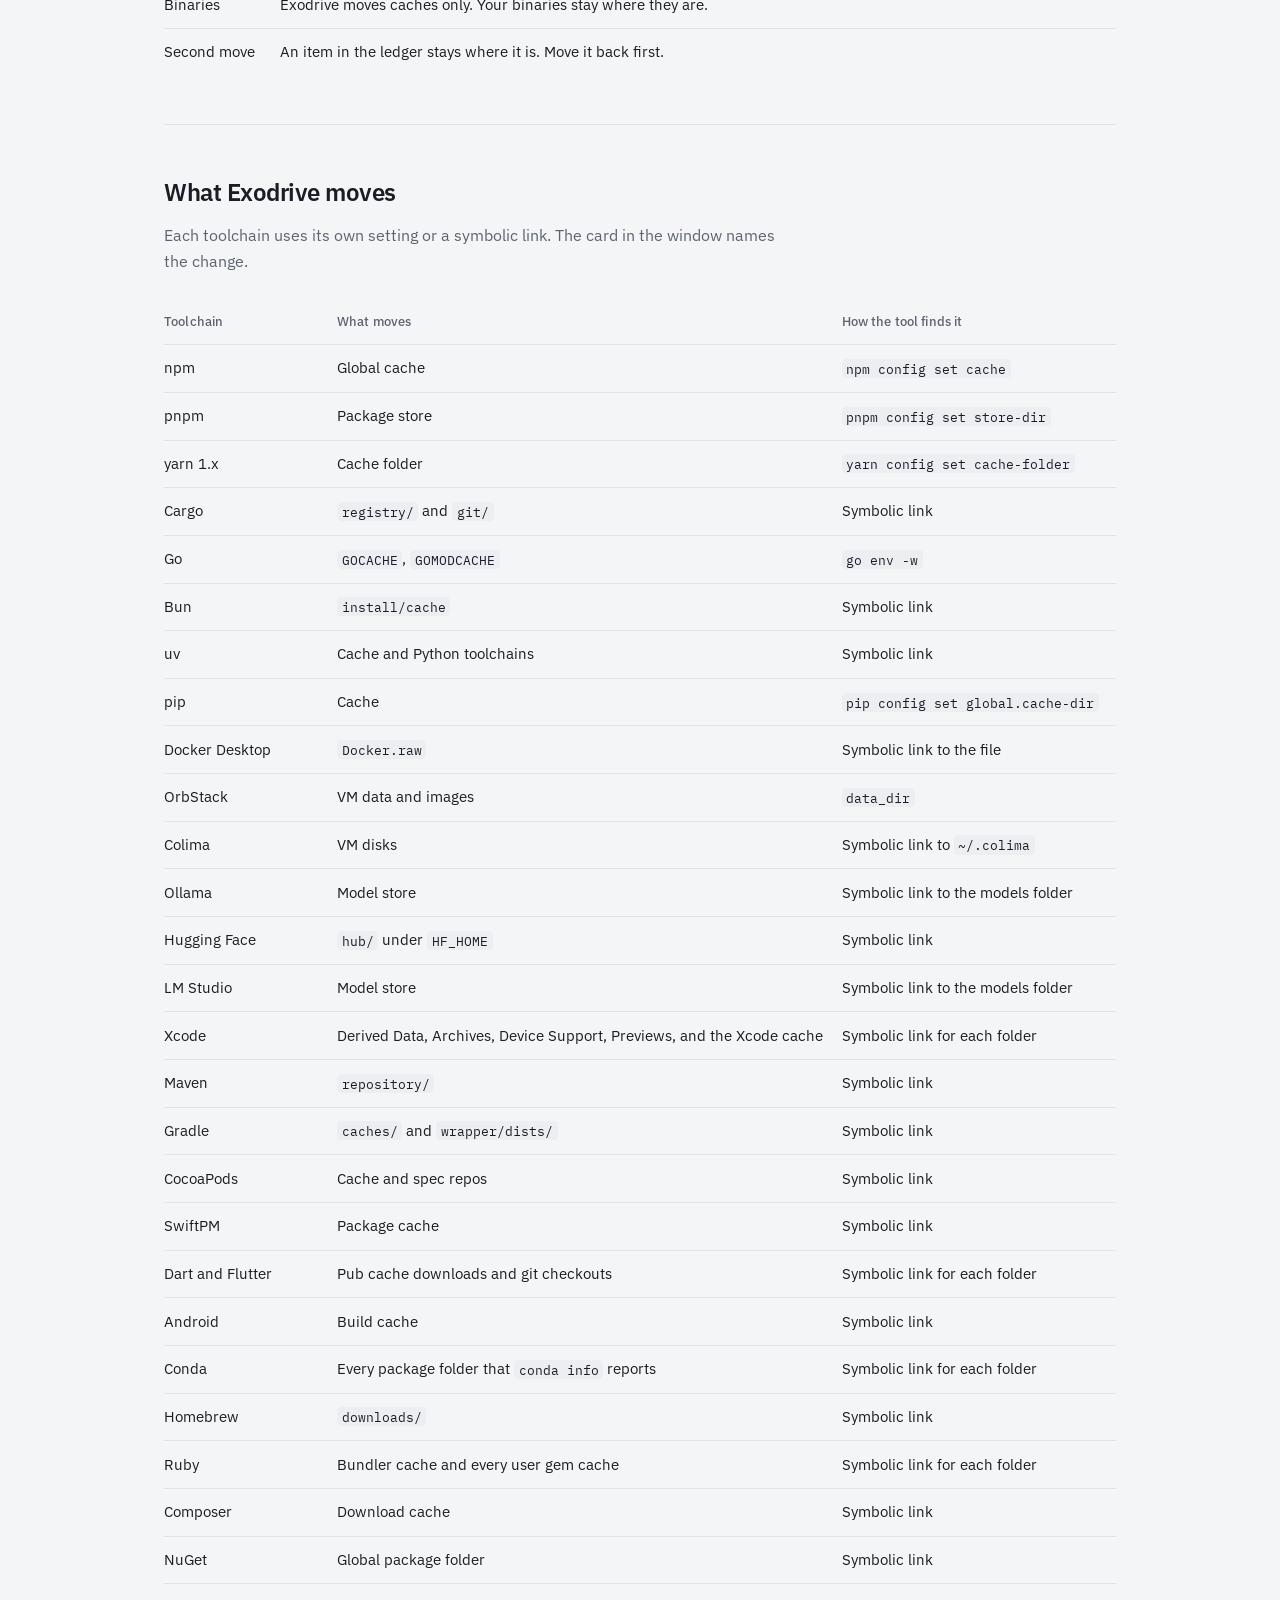
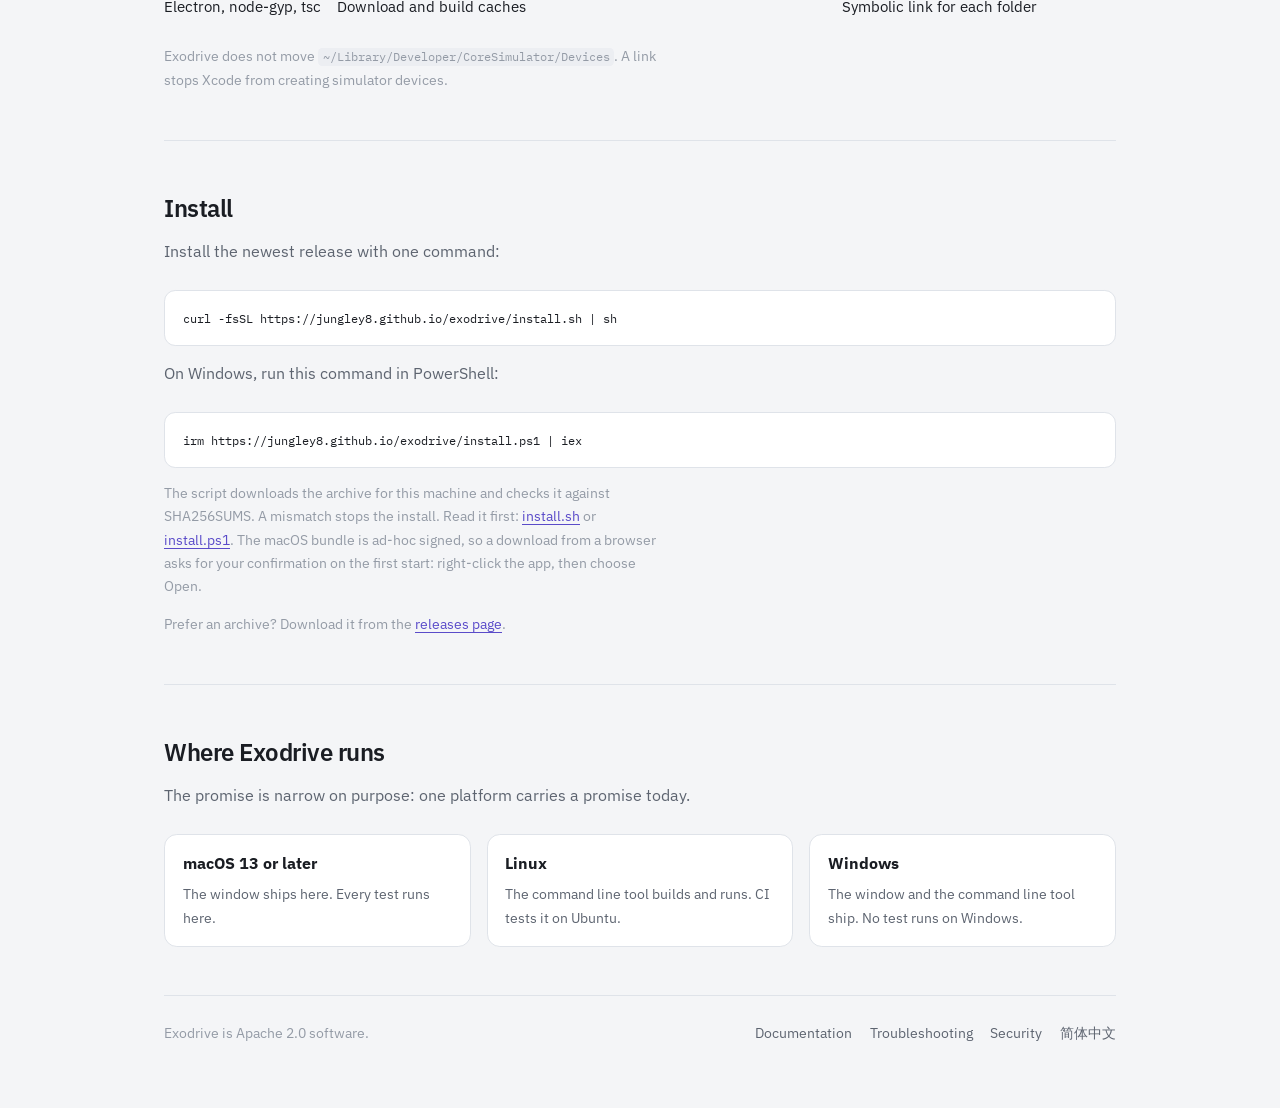
==== commit 8b505522: "feat(providers): move Ruby, Composer, NuGet, and dev tool caches Add four providers over the linked-" ====
--- a/site/index.html
+++ b/site/index.html
@@ -169,6 +169,10 @@
               <tr><td>Android</td><td>Build cache</td><td>Symbolic link</td></tr>
               <tr><td>Conda</td><td>Every package folder that <code>conda info</code> reports</td><td>Symbolic link for each folder</td></tr>
               <tr><td>Homebrew</td><td><code>downloads/</code></td><td>Symbolic link</td></tr>
+              <tr><td>Ruby</td><td>Bundler cache and every user gem cache</td><td>Symbolic link for each folder</td></tr>
+              <tr><td>Composer</td><td>Download cache</td><td>Symbolic link</td></tr>
+              <tr><td>NuGet</td><td>Global package folder</td><td>Symbolic link</td></tr>
+              <tr><td>Electron, node-gyp, tsc</td><td>Download and build caches</td><td>Symbolic link for each folder</td></tr>
             </tbody>
           </table>
           <p class="note">
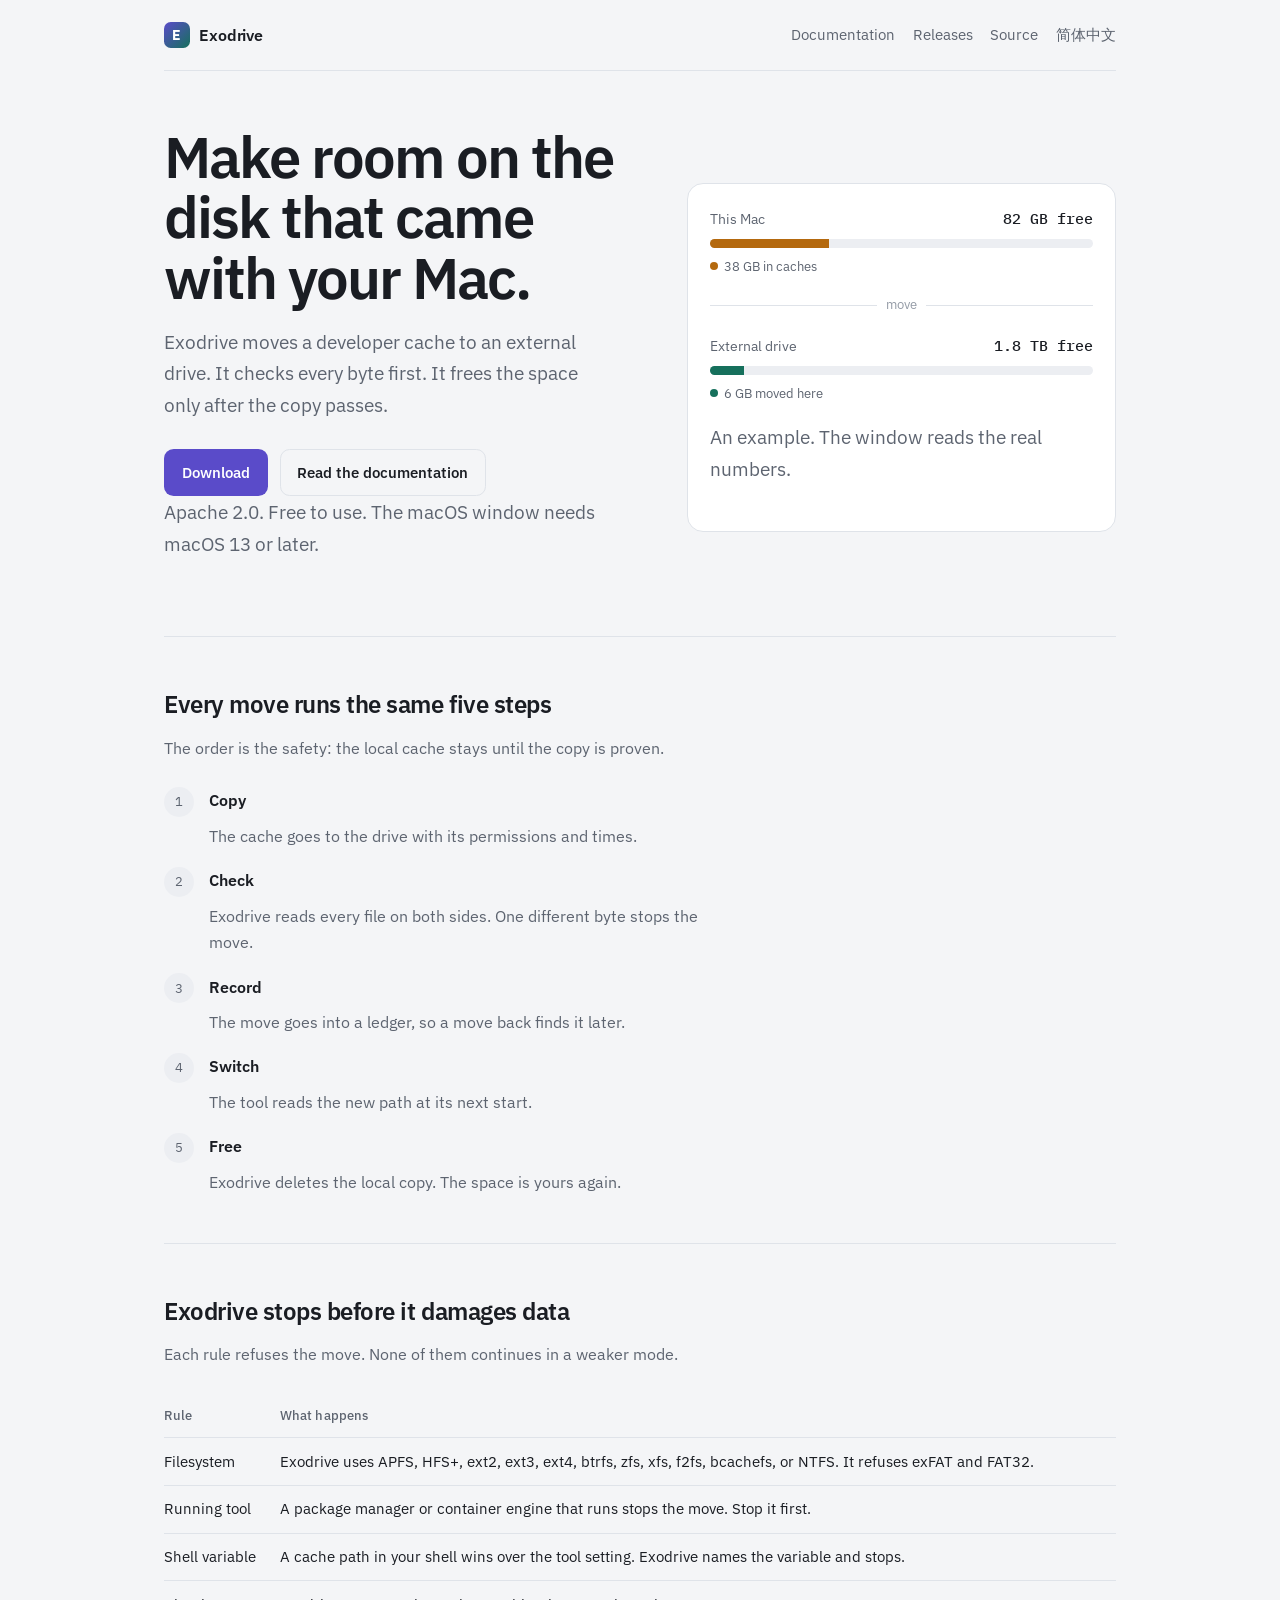
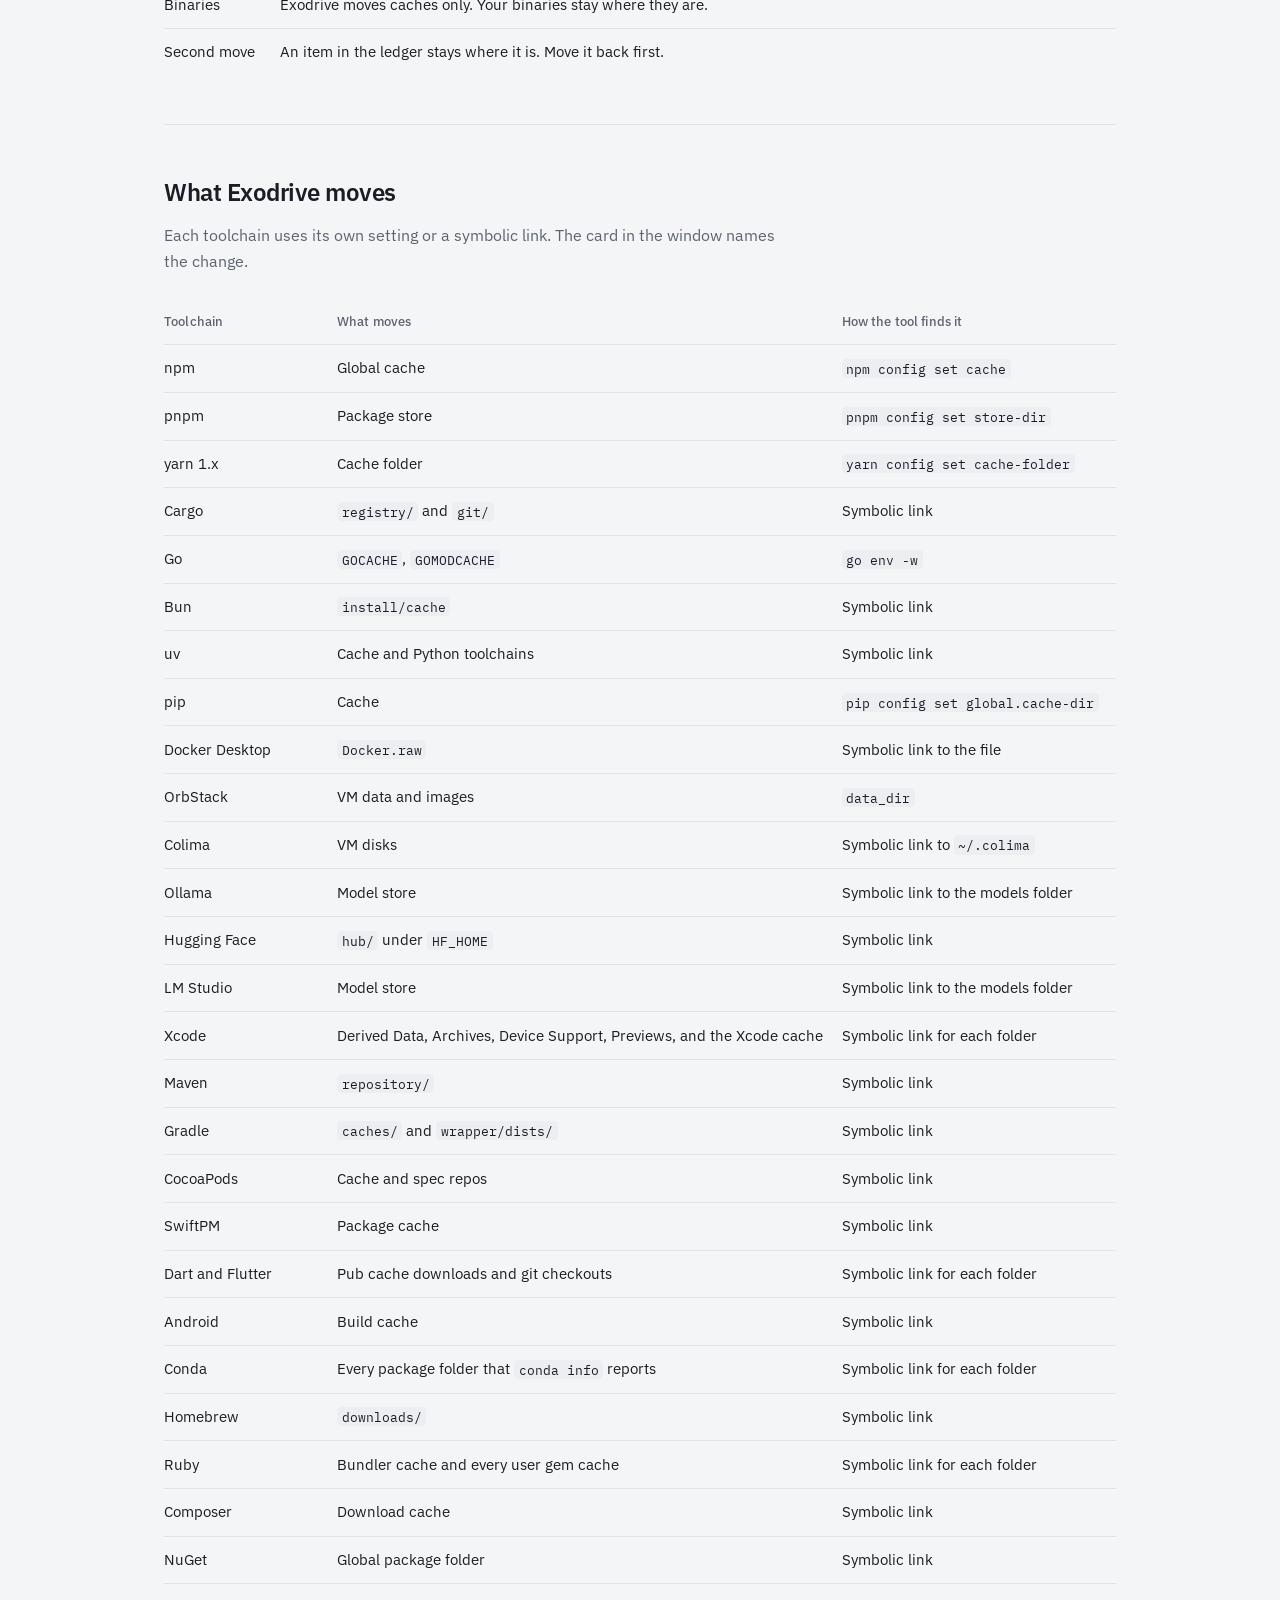
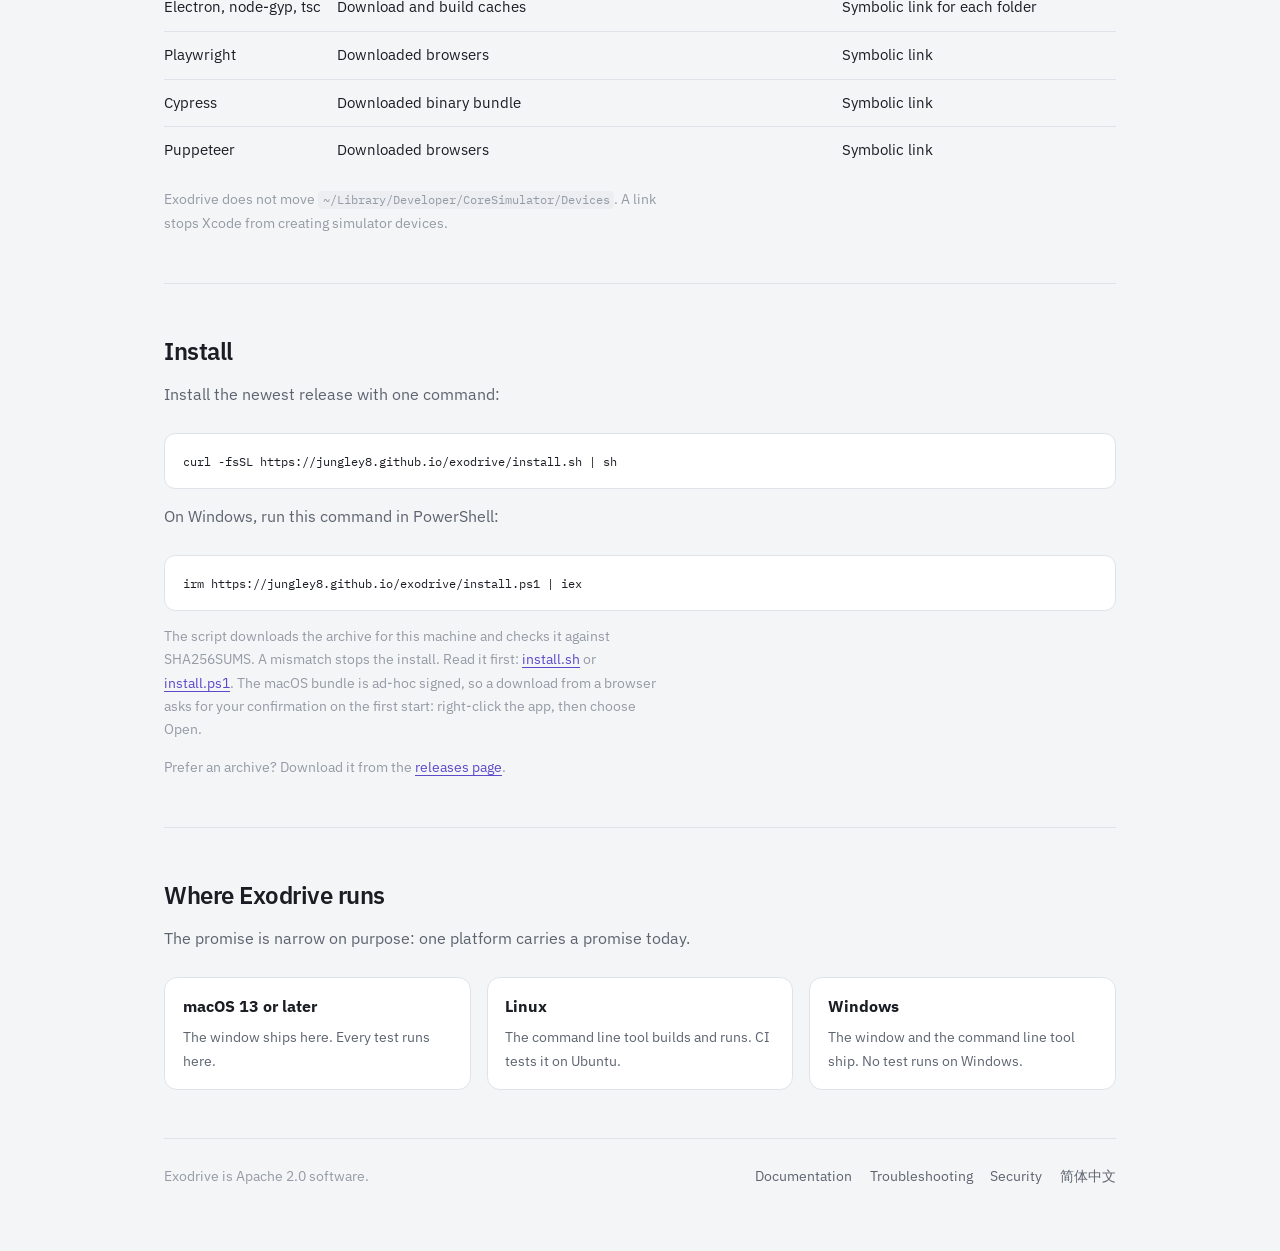
==== commit 64783301: "feat(providers): move the stores of Playwright, Cypress, and Puppeteer Each tool downloads a browser" ====
--- a/site/index.html
+++ b/site/index.html
@@ -173,6 +173,9 @@
               <tr><td>Composer</td><td>Download cache</td><td>Symbolic link</td></tr>
               <tr><td>NuGet</td><td>Global package folder</td><td>Symbolic link</td></tr>
               <tr><td>Electron, node-gyp, tsc</td><td>Download and build caches</td><td>Symbolic link for each folder</td></tr>
+              <tr><td>Playwright</td><td>Downloaded browsers</td><td>Symbolic link</td></tr>
+              <tr><td>Cypress</td><td>Downloaded binary bundle</td><td>Symbolic link</td></tr>
+              <tr><td>Puppeteer</td><td>Downloaded browsers</td><td>Symbolic link</td></tr>
             </tbody>
           </table>
           <p class="note">
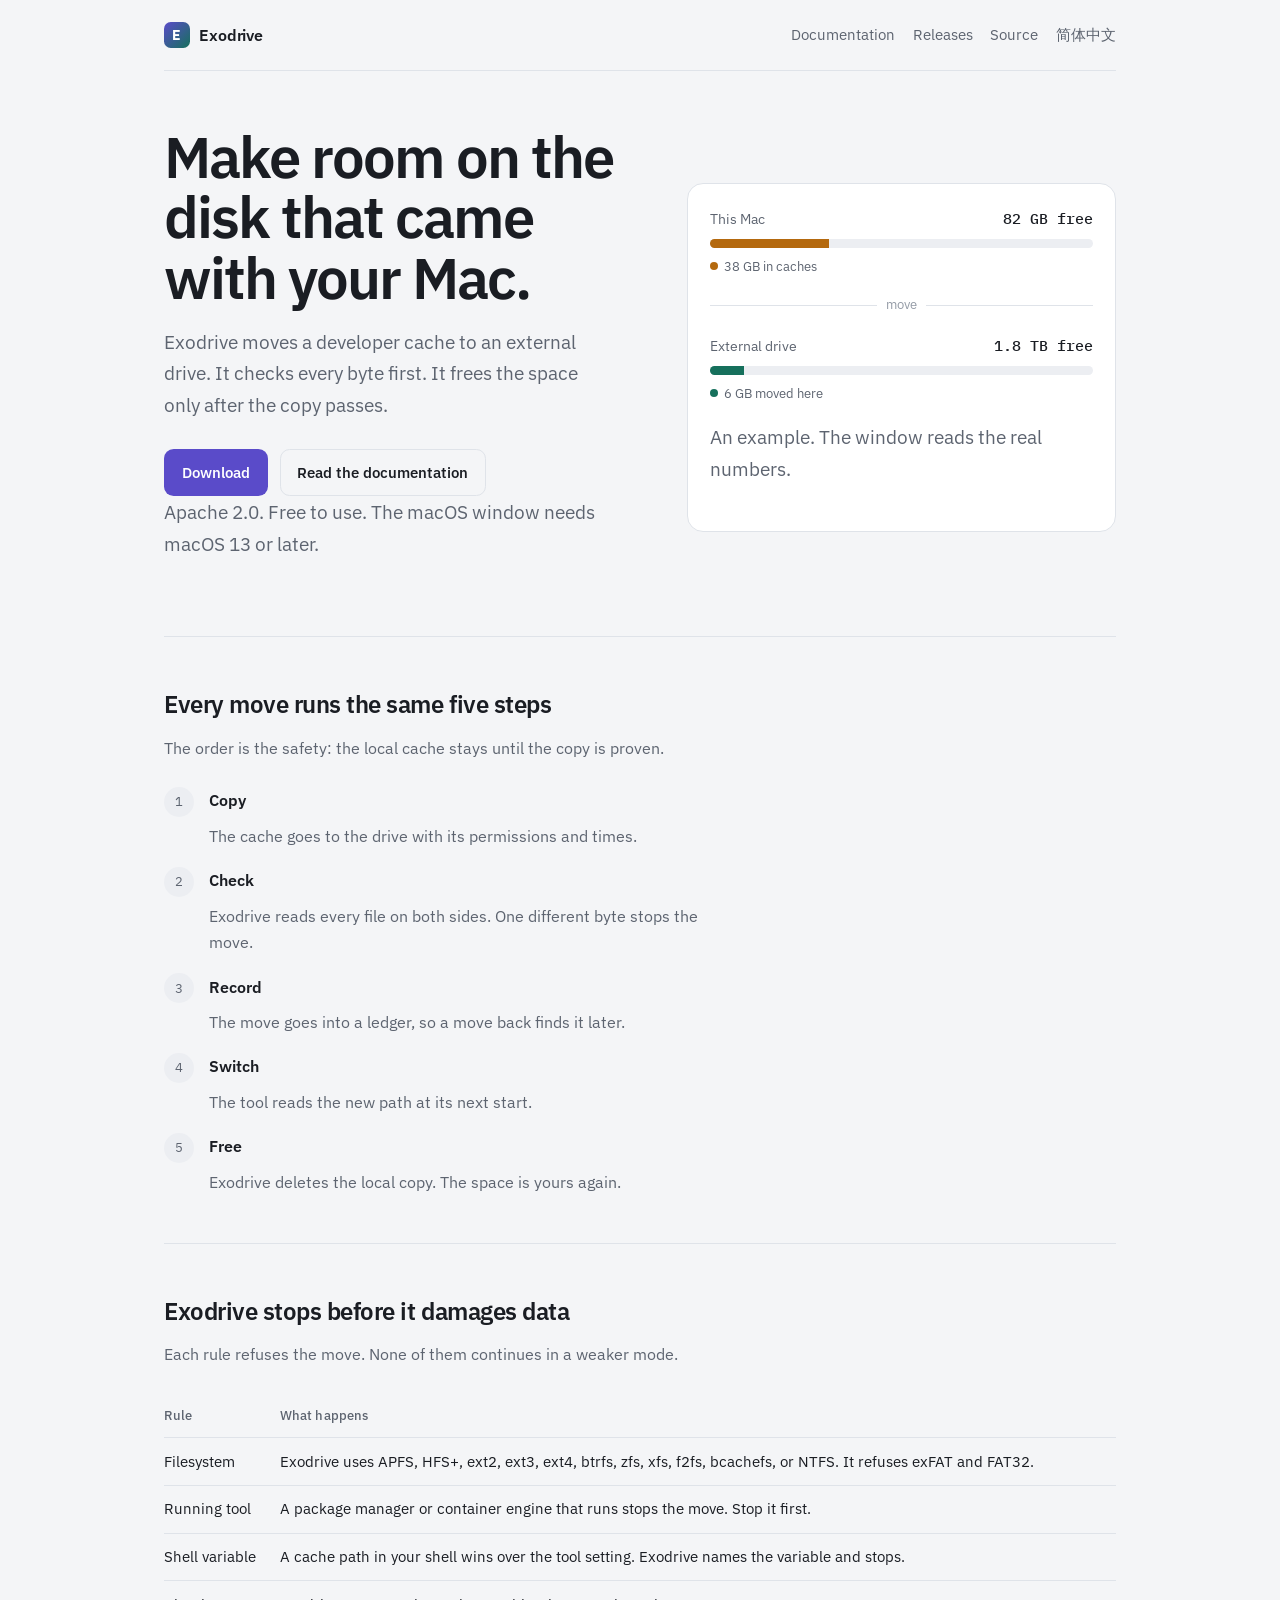
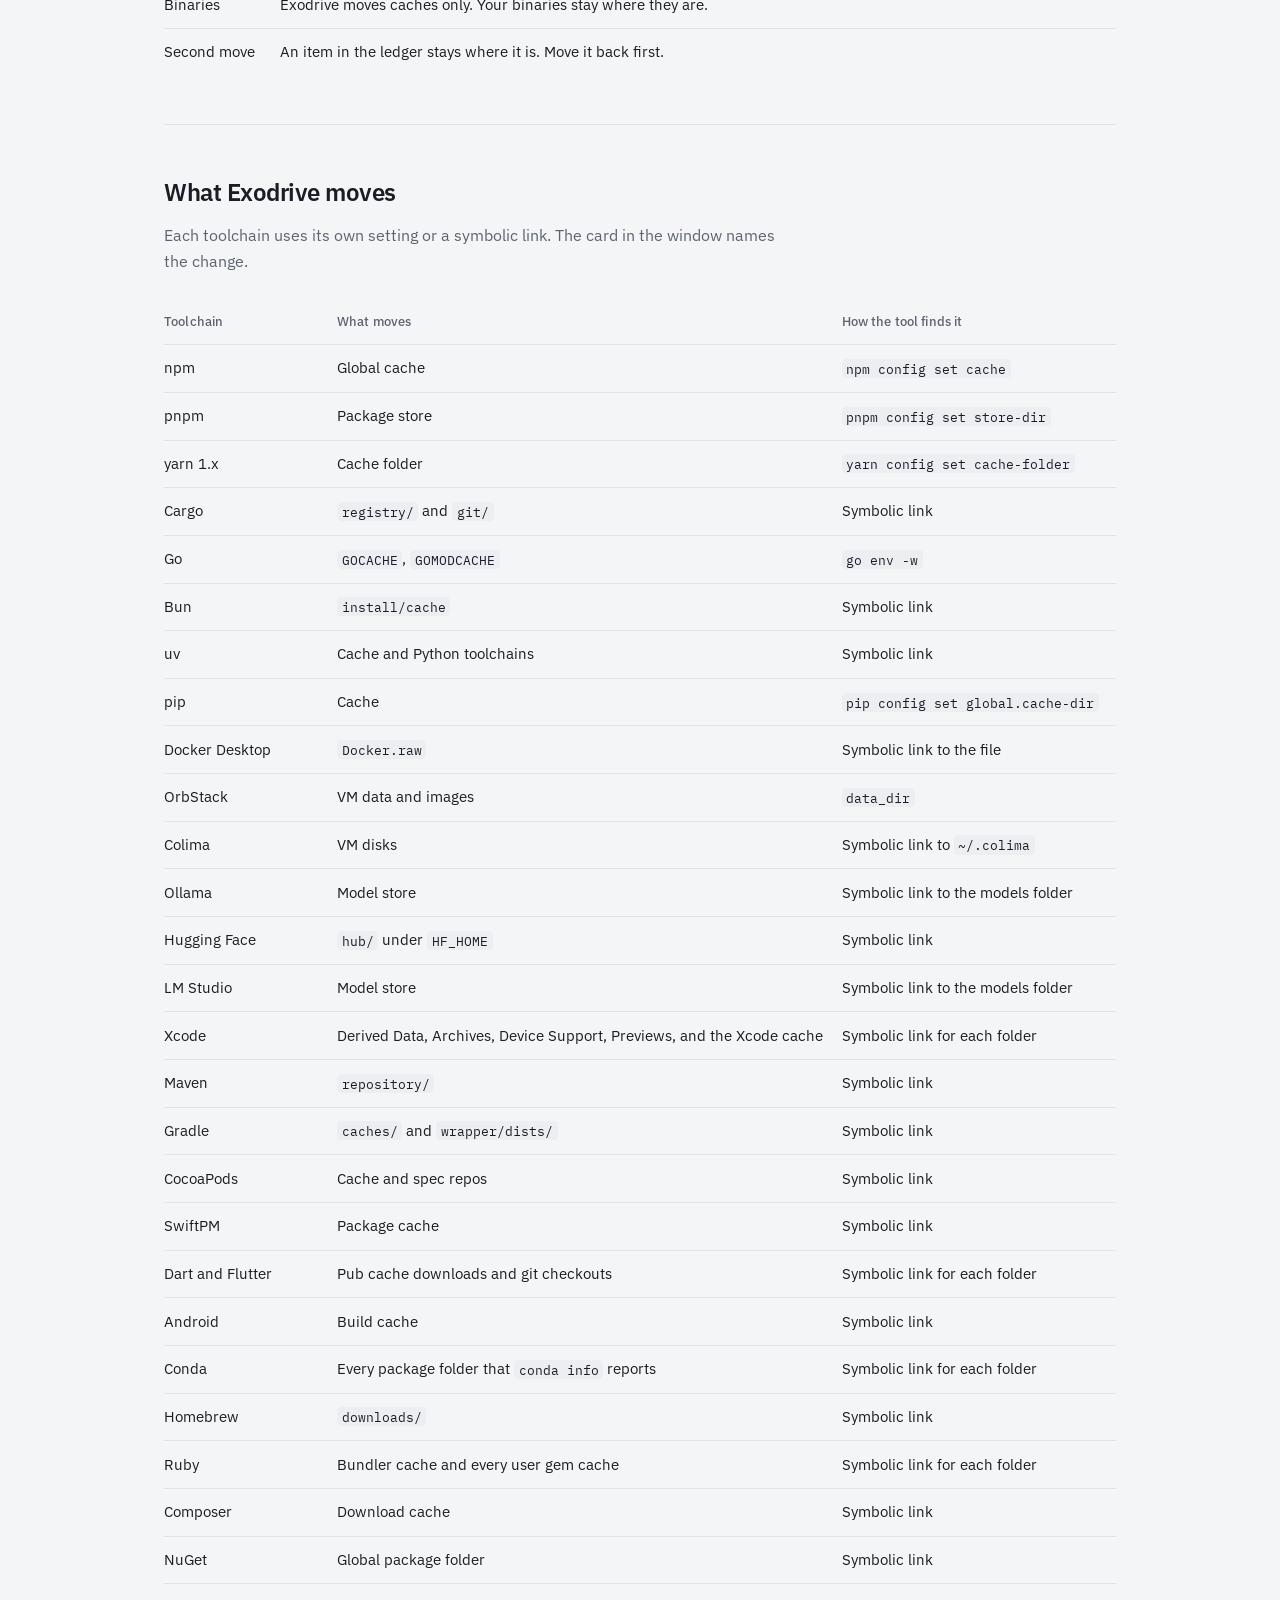
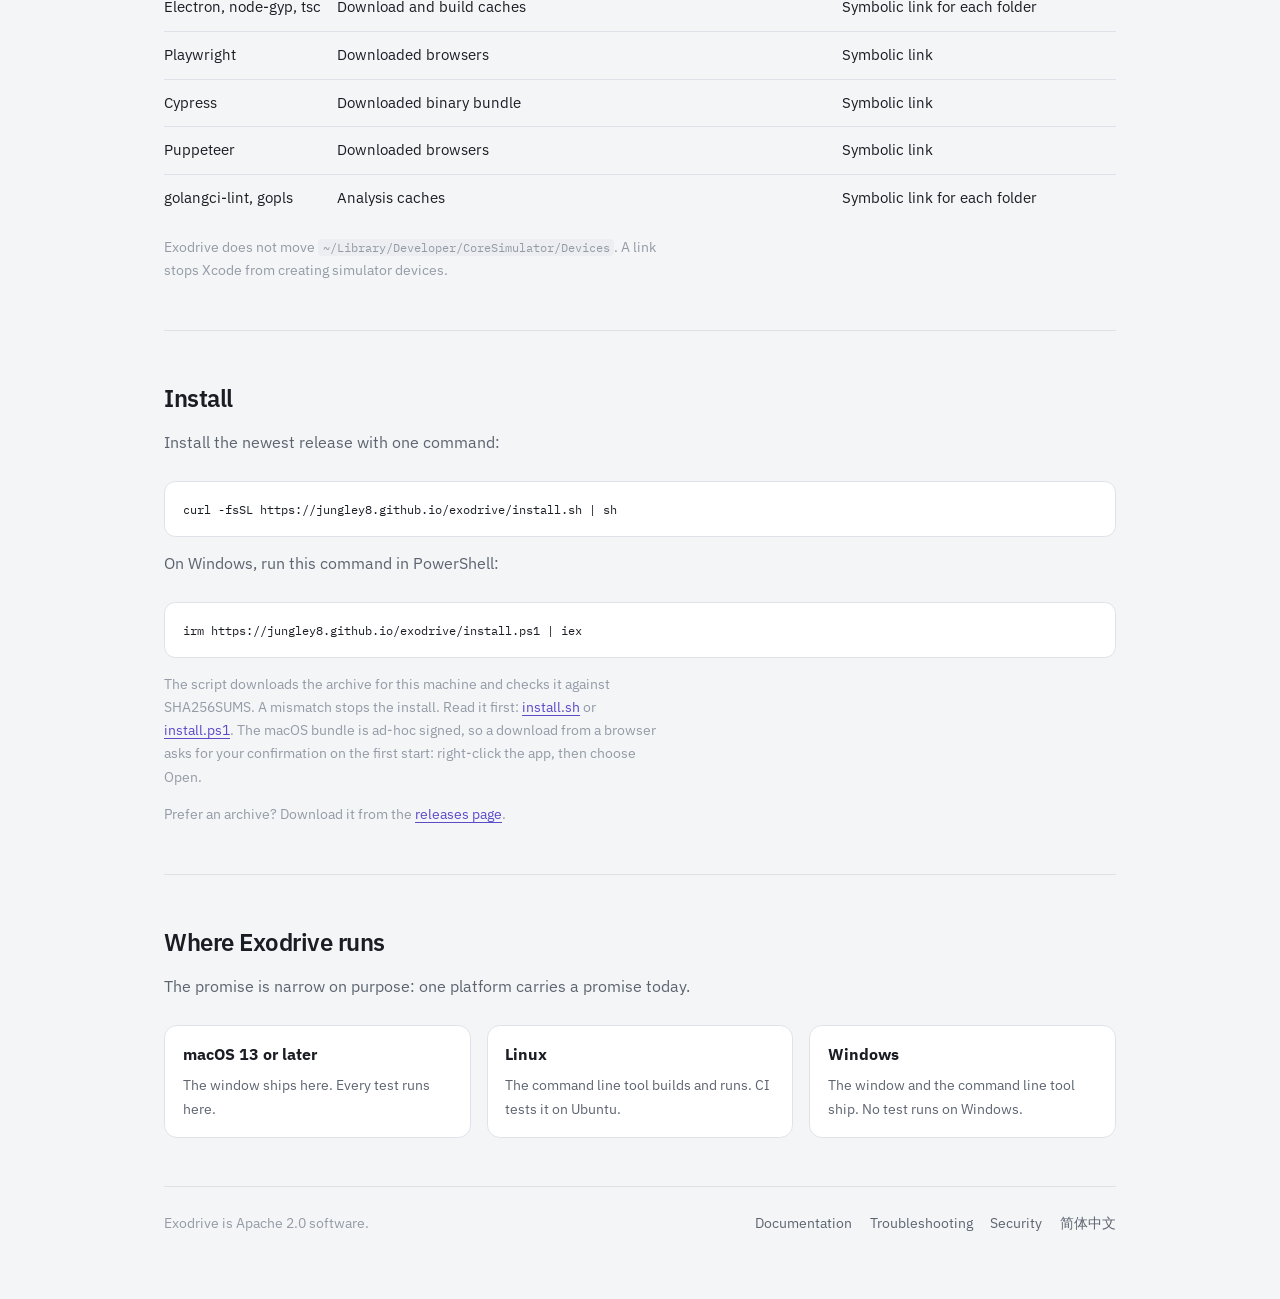
==== commit 32548c28: "feat(providers): move the golangci-lint and gopls caches Both tools fill an analysis cache that rebu" ====
--- a/site/index.html
+++ b/site/index.html
@@ -176,6 +176,7 @@
               <tr><td>Playwright</td><td>Downloaded browsers</td><td>Symbolic link</td></tr>
               <tr><td>Cypress</td><td>Downloaded binary bundle</td><td>Symbolic link</td></tr>
               <tr><td>Puppeteer</td><td>Downloaded browsers</td><td>Symbolic link</td></tr>
+              <tr><td>golangci-lint, gopls</td><td>Analysis caches</td><td>Symbolic link for each folder</td></tr>
             </tbody>
           </table>
           <p class="note">
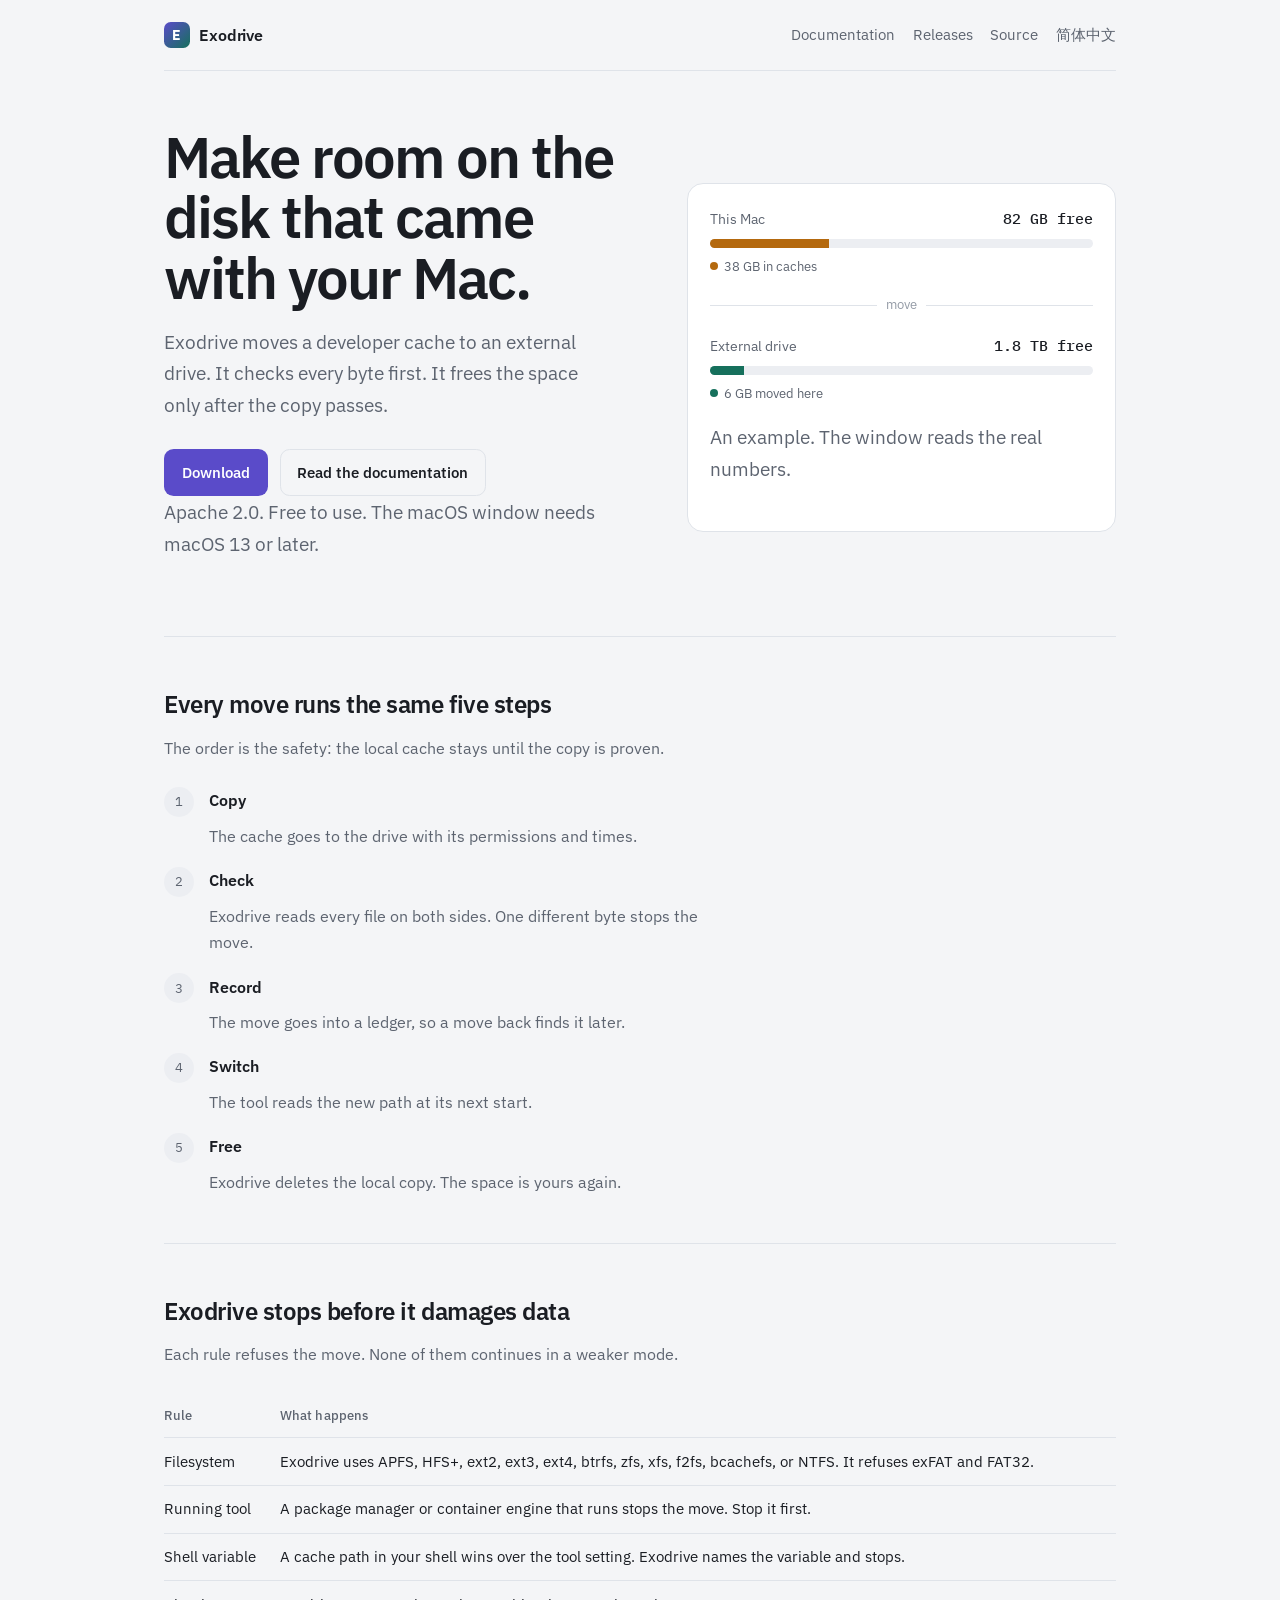
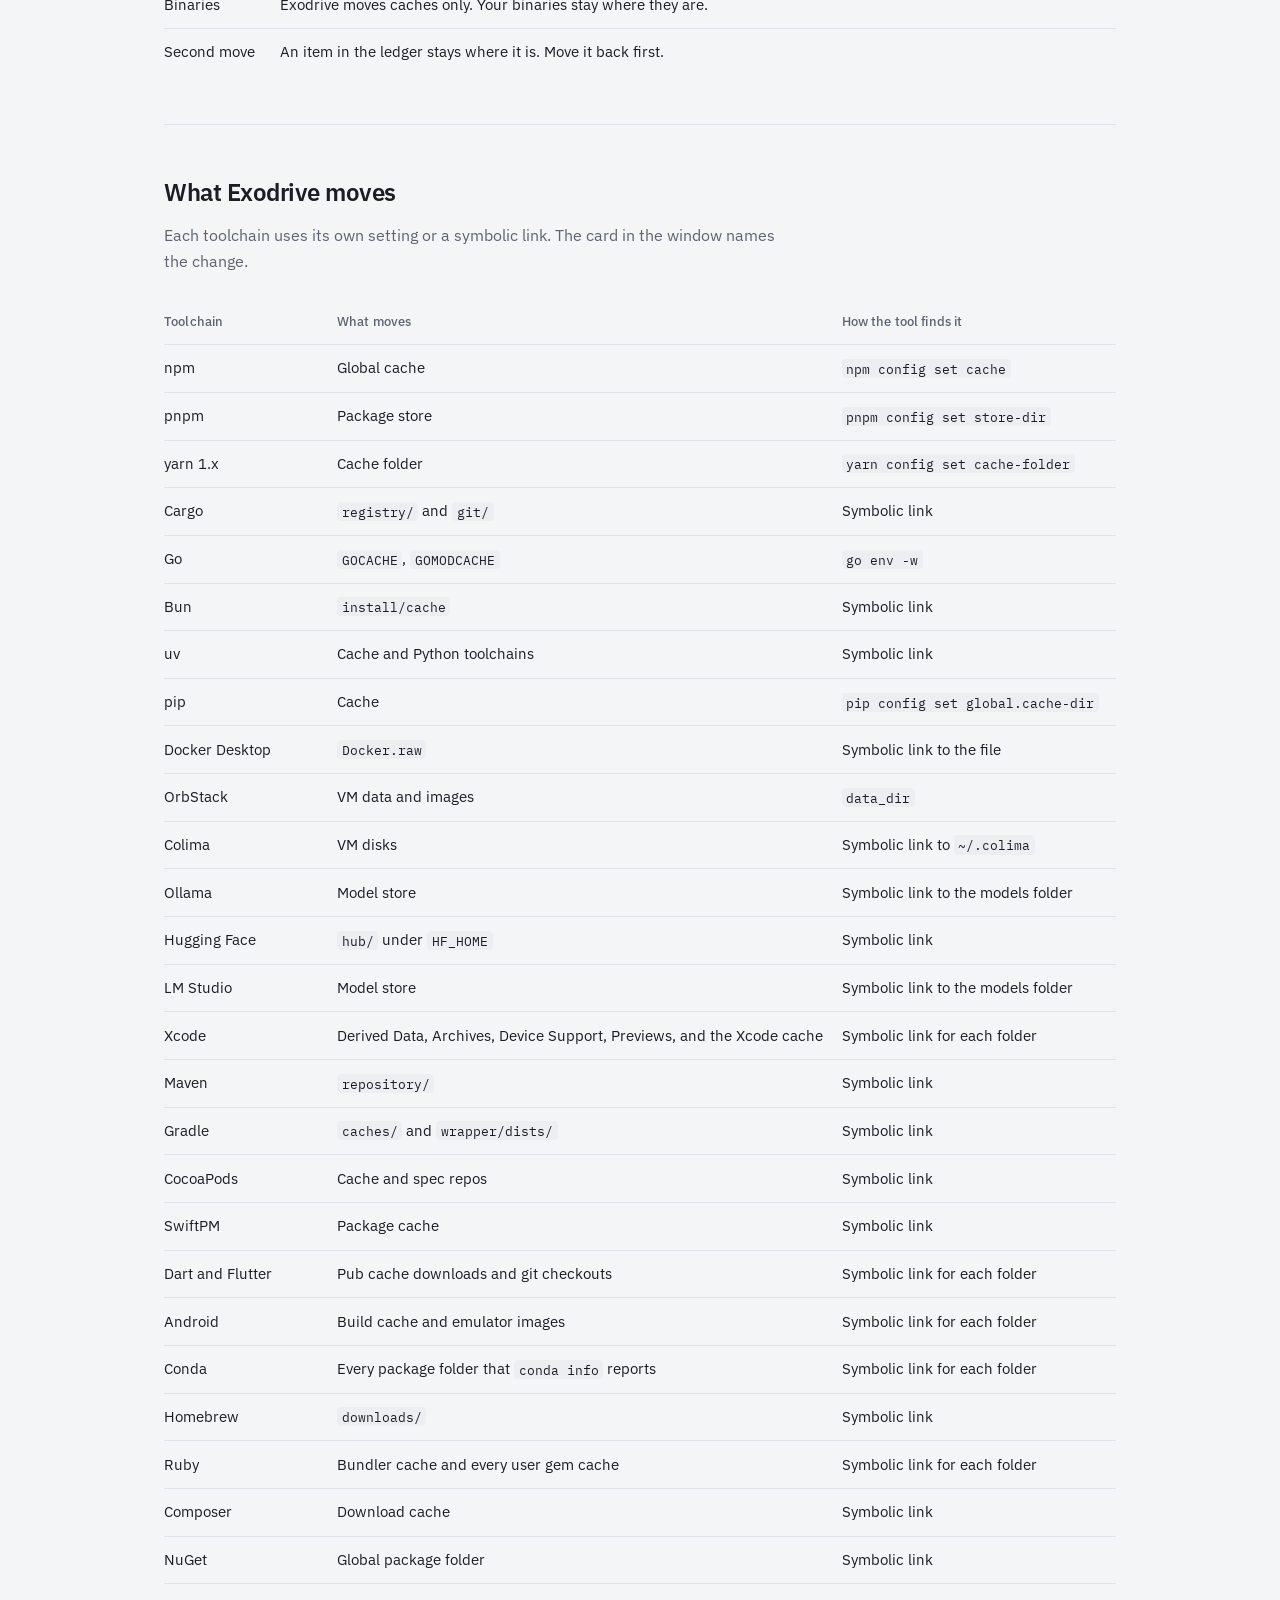
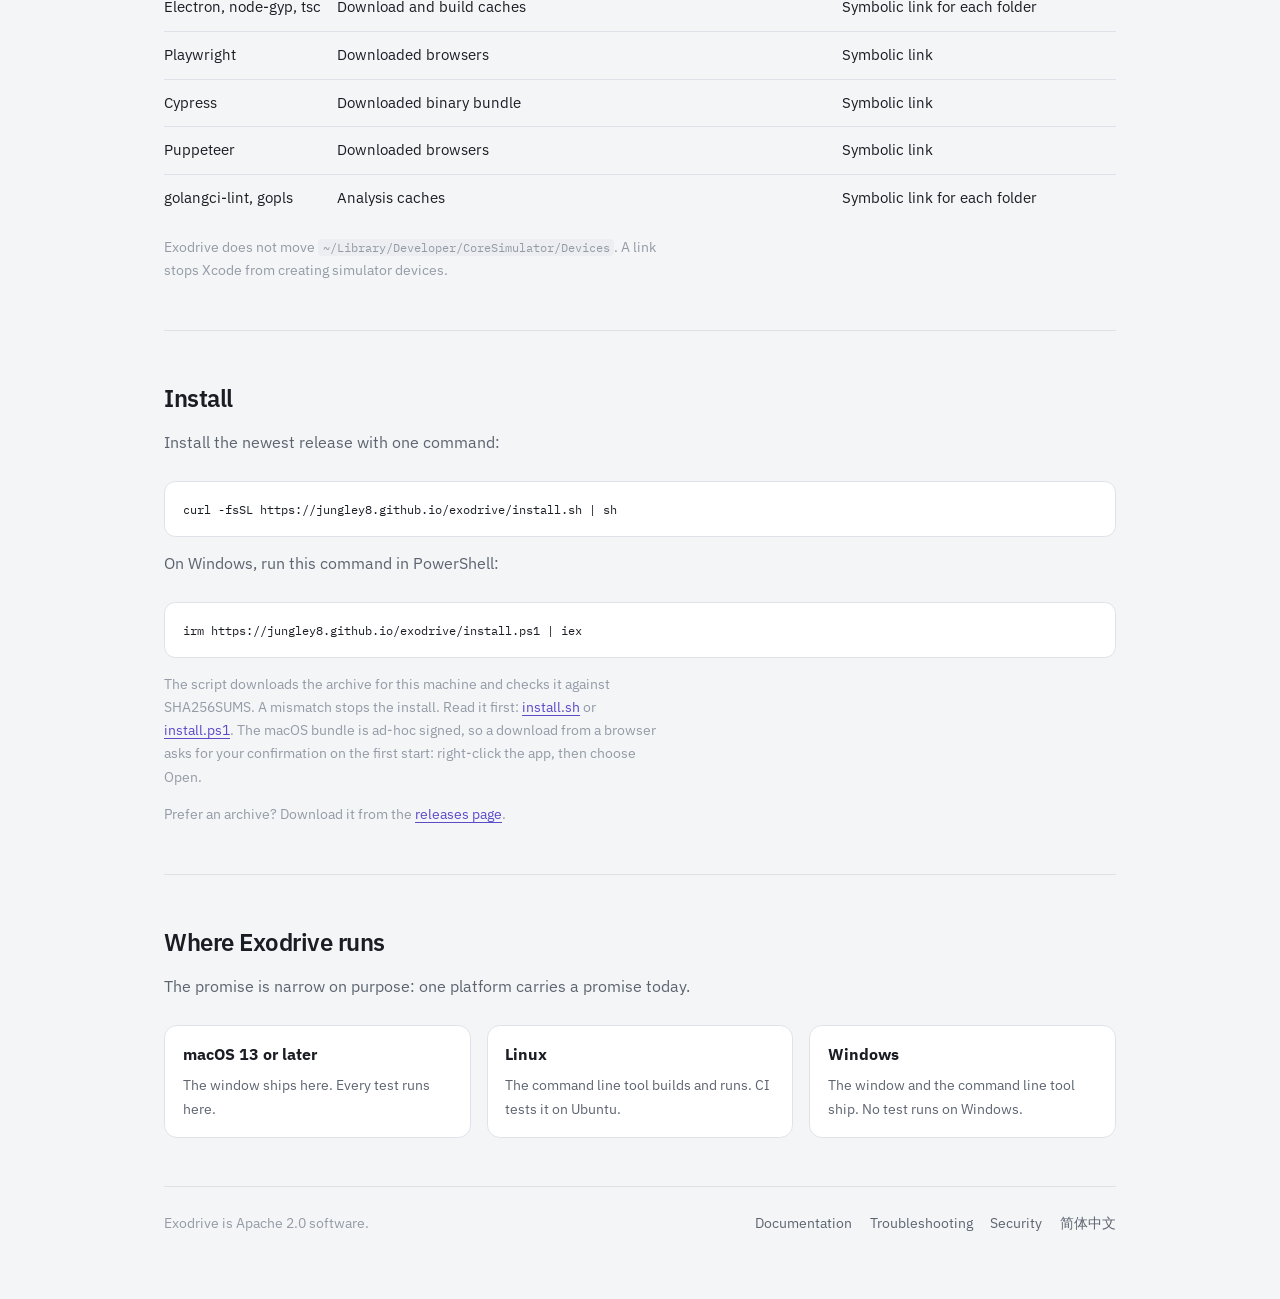
==== commit cfdc13a8: "feat(android): move the emulator images The AVD folder holds the writable image of every emulator th" ====
--- a/site/index.html
+++ b/site/index.html
@@ -166,7 +166,7 @@
               <tr><td>CocoaPods</td><td>Cache and spec repos</td><td>Symbolic link</td></tr>
               <tr><td>SwiftPM</td><td>Package cache</td><td>Symbolic link</td></tr>
               <tr><td>Dart and Flutter</td><td>Pub cache downloads and git checkouts</td><td>Symbolic link for each folder</td></tr>
-              <tr><td>Android</td><td>Build cache</td><td>Symbolic link</td></tr>
+              <tr><td>Android</td><td>Build cache and emulator images</td><td>Symbolic link for each folder</td></tr>
               <tr><td>Conda</td><td>Every package folder that <code>conda info</code> reports</td><td>Symbolic link for each folder</td></tr>
               <tr><td>Homebrew</td><td><code>downloads/</code></td><td>Symbolic link</td></tr>
               <tr><td>Ruby</td><td>Bundler cache and every user gem cache</td><td>Symbolic link for each folder</td></tr>
